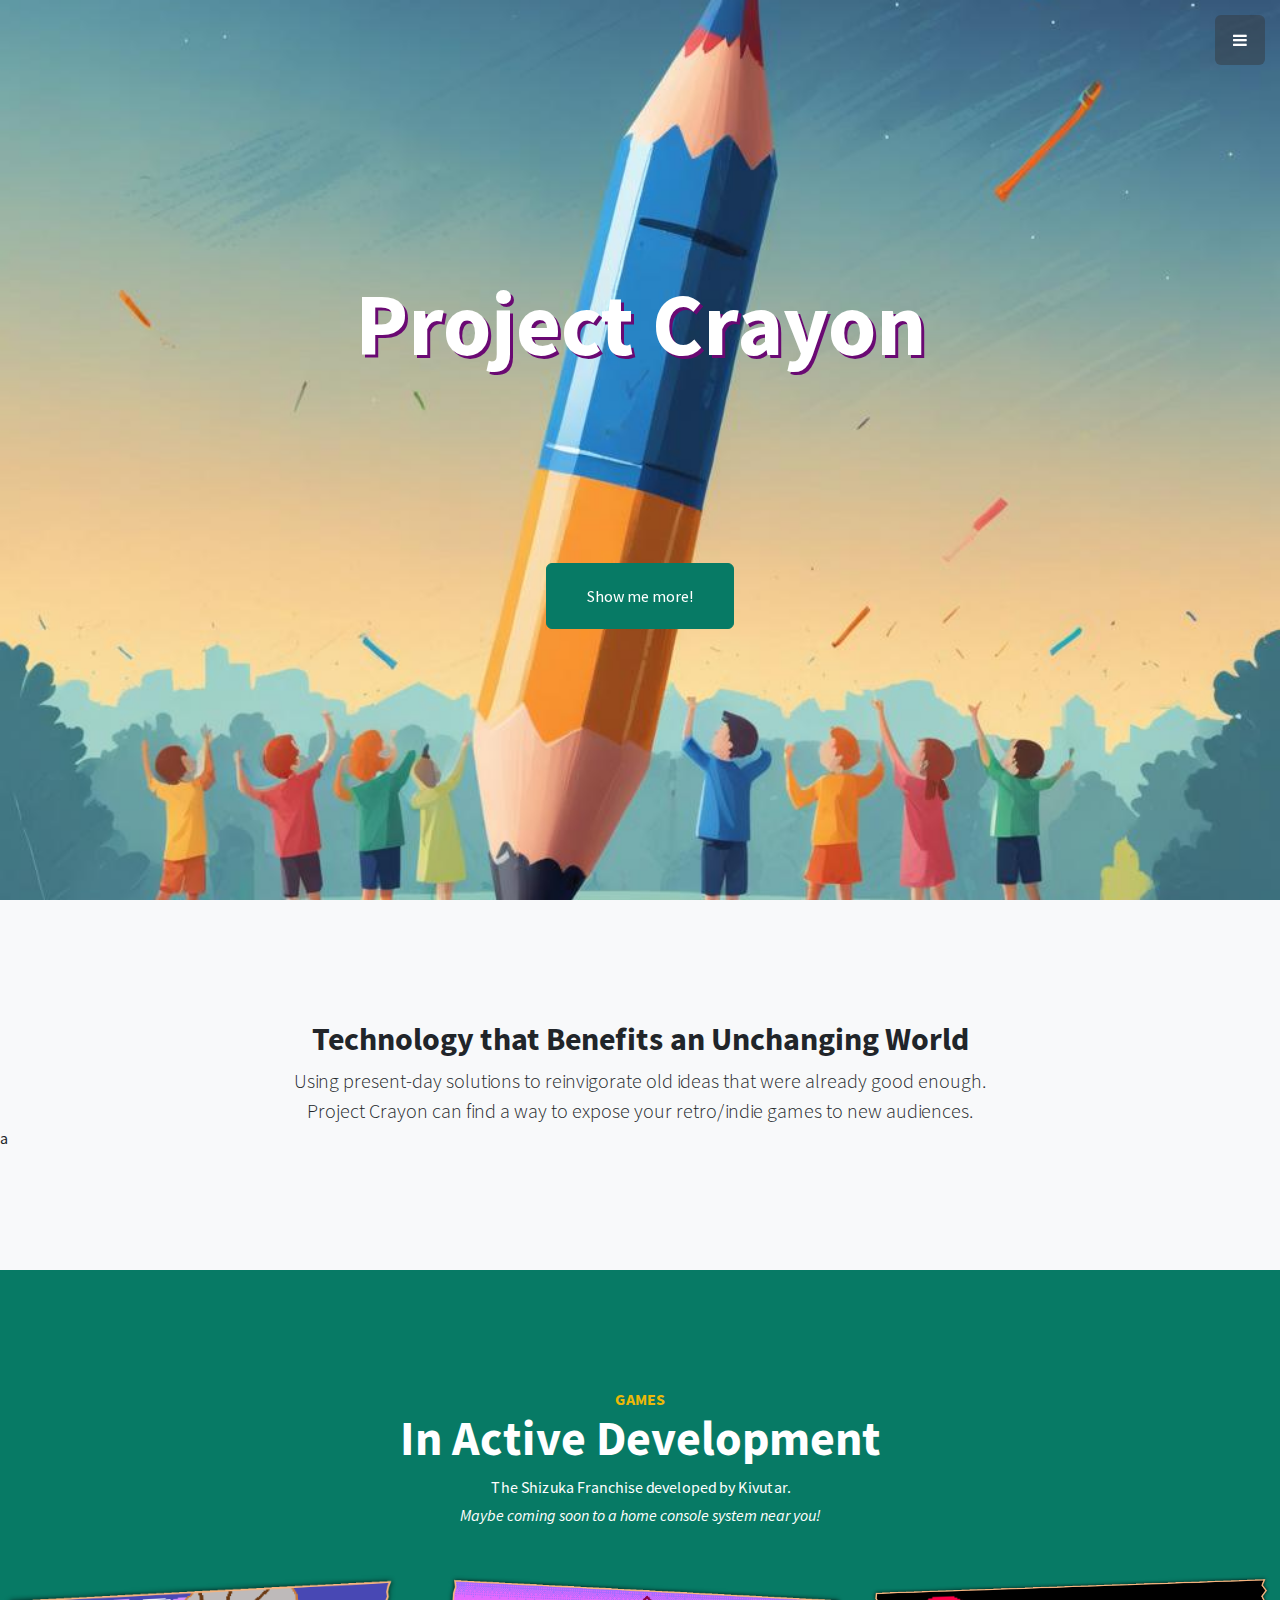
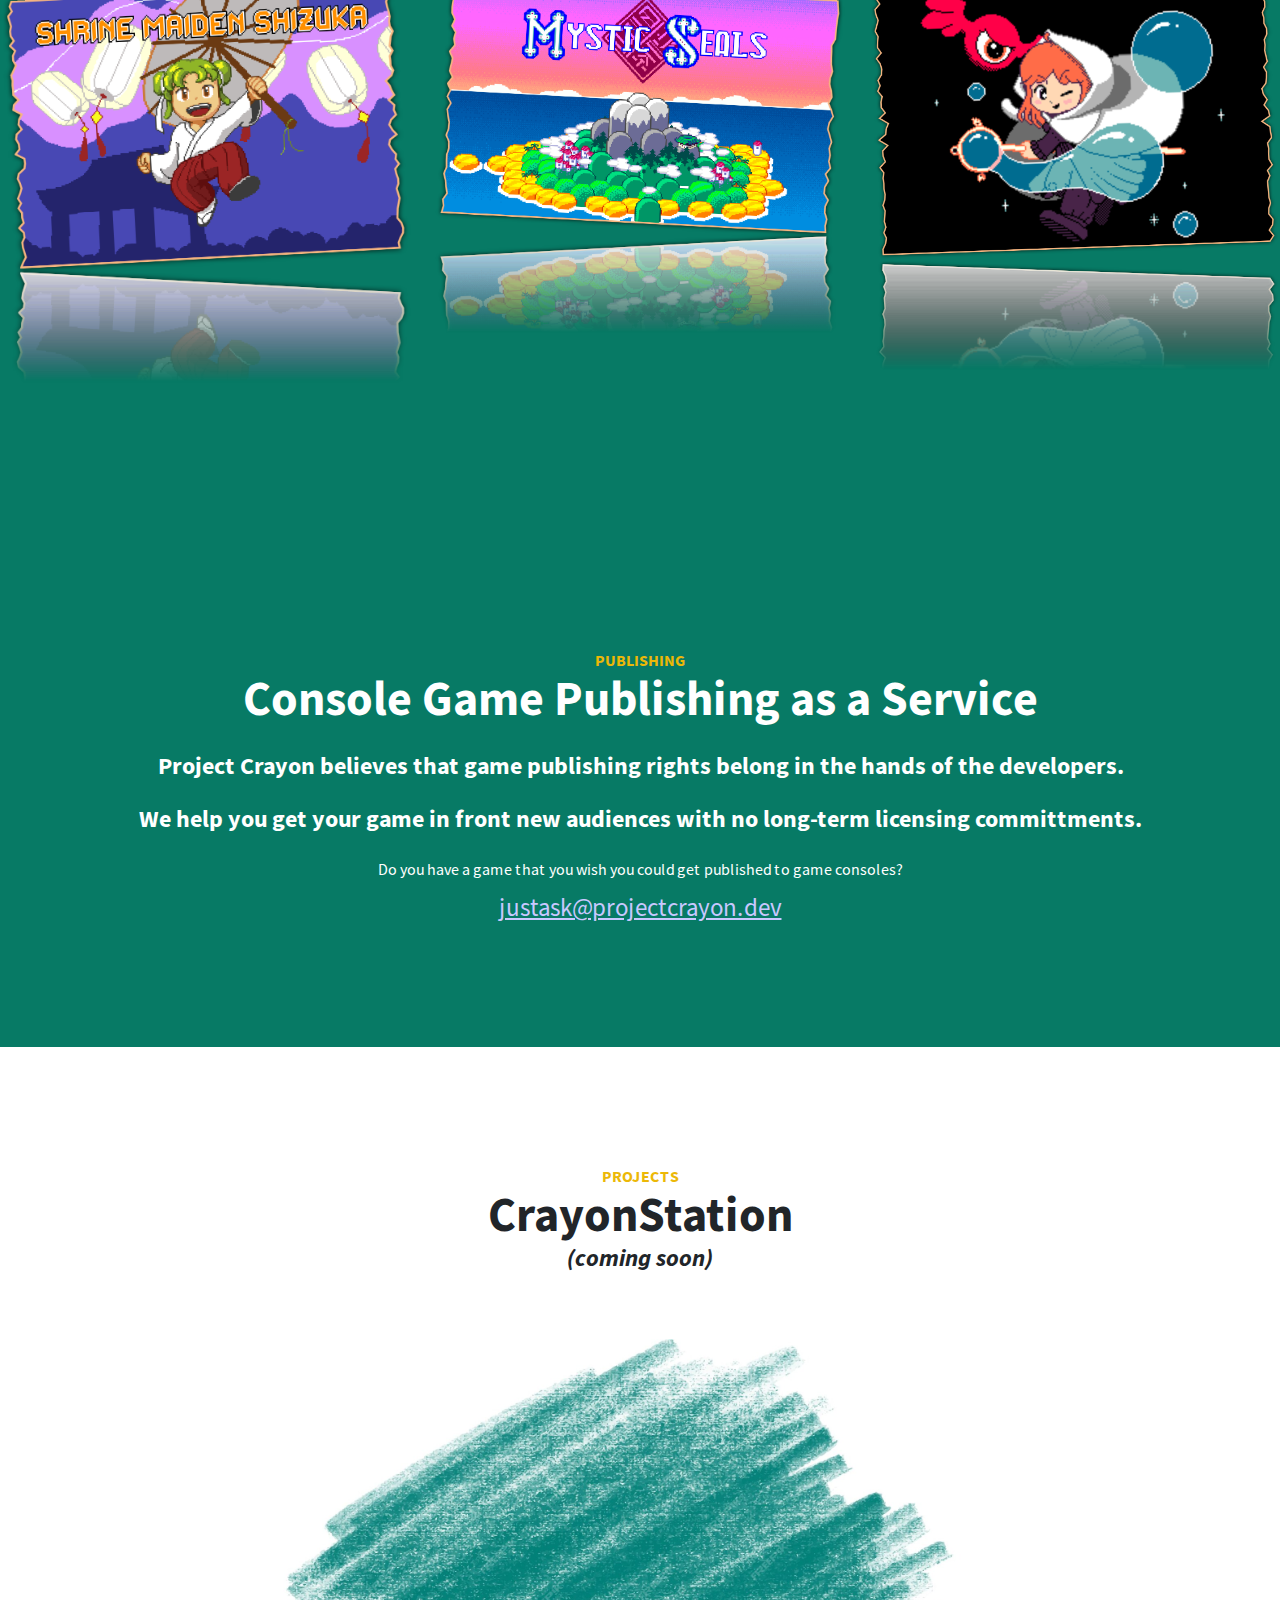
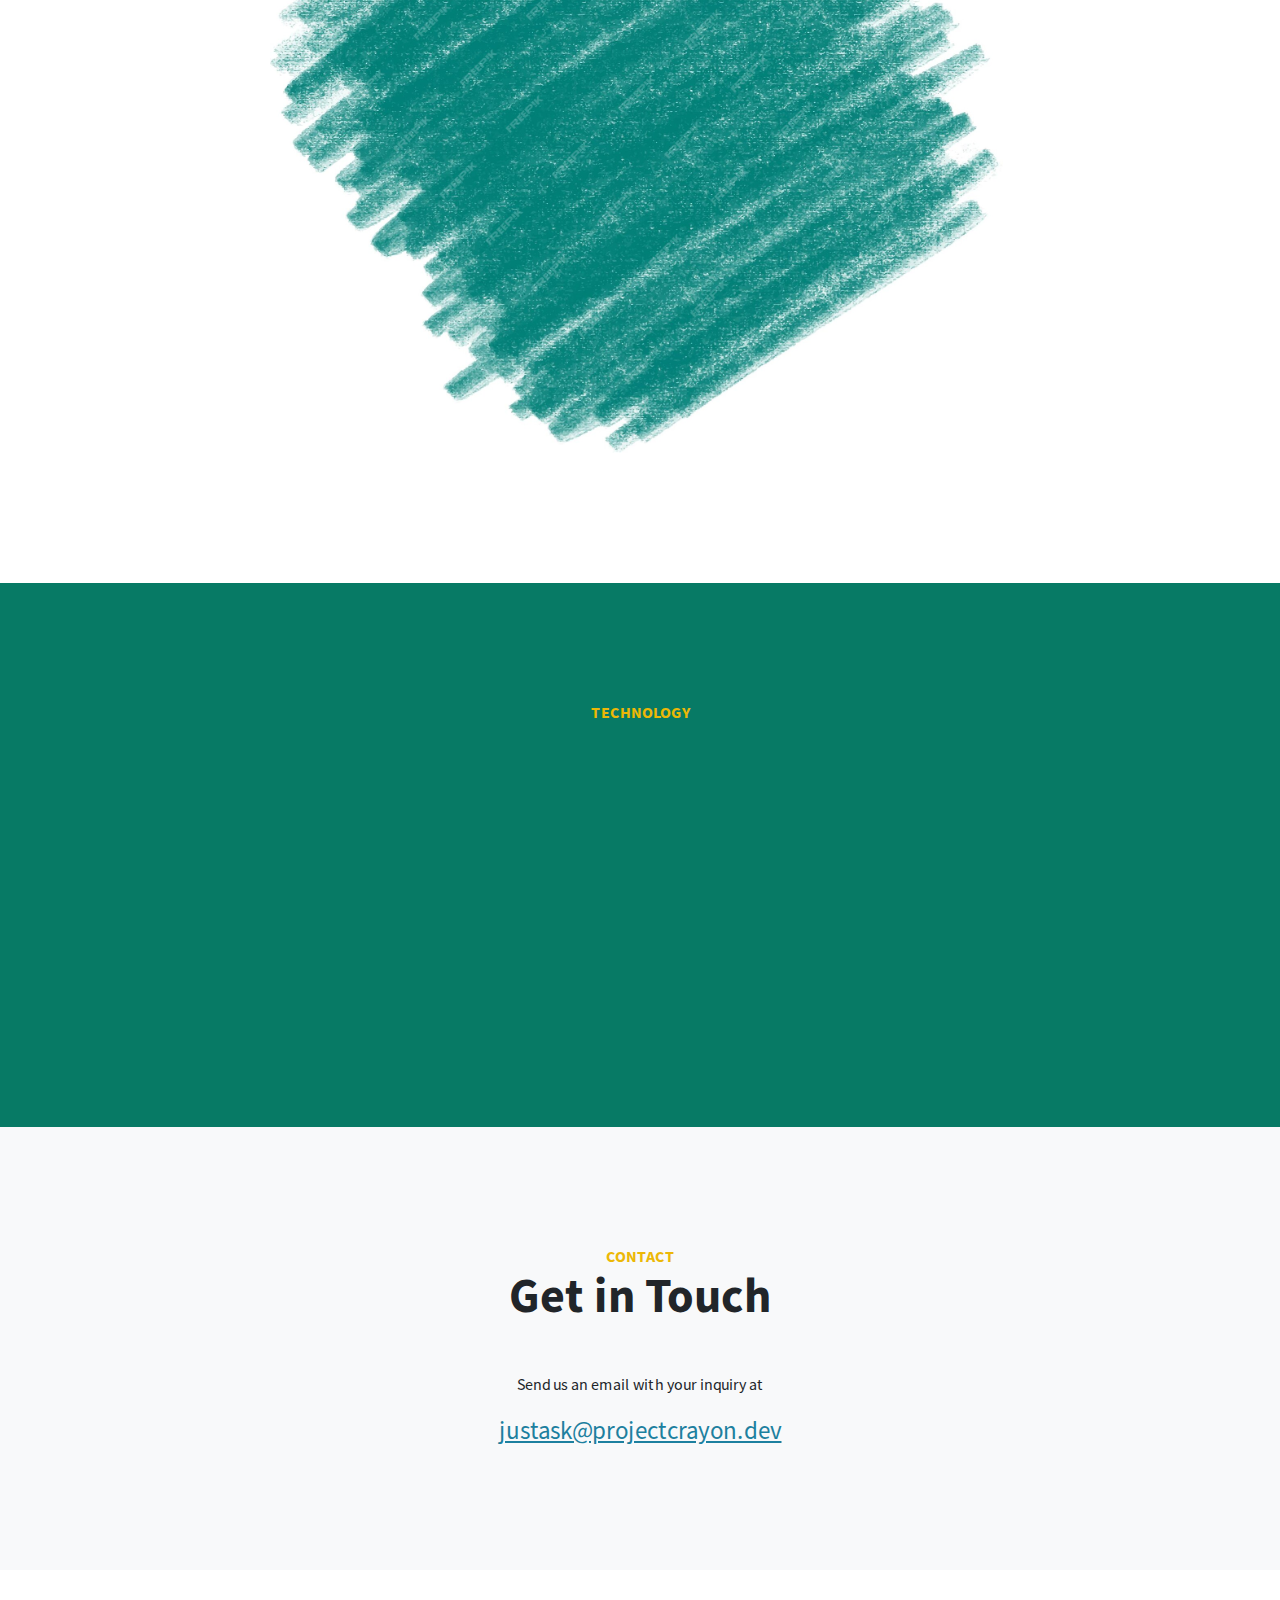
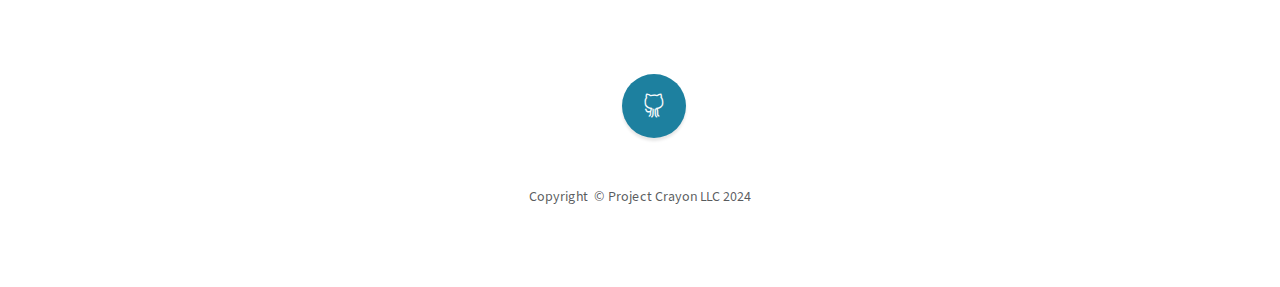
==== index.html @ c089a444 "Add new section showcasing Kivutar's Shizuka Franchise" ====
<!DOCTYPE html>
<html data-bs-theme="light" lang="en">

<head>
    <meta charset="utf-8">
    <meta name="viewport" content="width=device-width, initial-scale=1.0, shrink-to-fit=no">
    <title>Home - Project Crayon</title>
    <link rel="stylesheet" href="assets/bootstrap/css/bootstrap.min.css">
    <link rel="stylesheet" href="assets/bootstrap/css/bootstrap-icons.min.css">
    <link rel="stylesheet" href="assets/css/Source%20Sans%20Pro.css">
    <link rel="stylesheet" href="assets/fonts/font-awesome.min.css">
    <link rel="stylesheet" href="assets/fonts/ionicons.min.css">
    <link rel="stylesheet" href="assets/fonts/simple-line-icons.min.css">
    <link rel="stylesheet" href="assets/css/bs-theme-overrides.css">
    <link rel="stylesheet" href="assets/css/aos-3.0.0.css" />
</head>

<body id="page-top"><a class="menu-toggle rounded" href="#"><i class="fa fa-bars"></i></a>
    <nav class="navbar navbar-expand" id="sidebar-wrapper">
        <div class="container"><button data-bs-toggle="collapse" class="navbar-toggler d-none" data-bs-target="#"></button>
            <div class="collapse navbar-collapse">
                <ul class="navbar-nav sidebar-nav" id="sidebar-nav">
                    <li class="nav-item sidebar-brand"><a class="nav-link active" href="#page-top">Project Crayon</a></li>
                    <li class="nav-item sidebar-nav-item"><a class="nav-link" href="#page-top">Home</a></li>
                    <li class="nav-item sidebar-nav-item"><a class="nav-link" href="#publishing">Showcase</a></li>
                    <li class="nav-item sidebar-nav-item"><a class="nav-link" href="#publishing">Publishing</a></li>
                    <li class="nav-item sidebar-nav-item"><a class="nav-link" href="#services">Technology</a></li>
                    <li class="nav-item sidebar-nav-item"><a class="nav-link" href="#projects">Projects</a></li>
                    <li class="nav-item sidebar-nav-item"><a class="nav-link" href="#about">About</a></li>
                    <li class="nav-item sidebar-nav-item"><a class="nav-link" href="#contact">Contact</a></li>
                </ul>
            </div>
        </div>
    </nav>
    <header class="d-flex masthead" style="background: url(&quot;assets/img/crayonolith.jpg&quot;) center / cover no-repeat, var(--bs-primary-border-subtle);">
        <div class="container my-auto text-center" style="transform: rotate(0deg);/*position: fixed;*//*right: 15px;*//*top: 15px;*//*width: 50px;*//*height: 50px;*/">
            <div 
                data-aos="flip-down"
                data-aos-delay="500"
                data-aos-duration="2000"
            >
                <h1 class="mb-1" style="color: rgb(255,255,255);text-shadow: 3px 3px rgb(106,9,115);">Project Crayon</h1>
            </div>
            <h3 class="mb-5"><br><br><br><br></h3>
            <div
                data-aos="flip-up"
                data-aos-delay="500"
                data-aos-duration="2000"
            >
            <a class="btn btn-primary btn-xl" role="button" href="#about">Show me more!</a>
            </div>
        </div>
    </header>

    <section id="about" class="content-section bg-light">
        <div class="container text-center">
            <div class="row">
                <div class="col-lg-10 mx-auto">
                    <h2>Technology that Benefits an Unchanging World</h2>
                    <p class="lead mb-0"><span>Using present-day solutions to reinvigorate old ideas that were already good enough.</span></p>
                    <p class="lead mb-0">Project Crayon can find a way to expose your retro/indie games to new audiences.</p>
                </div>
            </div>
        </div>a
    </section>

    <section id="services" class="content-section bg-primary text-white text-center">
        <div class="container">
            <div class="content-section-heading">
                <h3 class="text-secondary mb-0">Games</h3>
                <h2 class="mb-2">In Active Development</h2>
                <p class="mb-1">The Shizuka Franchise developed by Kivutar.</h2>
                <p class="mb-5"><em>Maybe coming soon to a home console system near you!</em></h2>
            </div>
        </div>
        <div class="row">
            <div class="col-md-6 col-lg-4 mb-4">
                <picture>
                  <source  media="(max-width: 768px)" srcset="assets/img/shrinemaiden-noshadow.png">
                  <img class="img-fluid"                 src="assets/img/shrinemaiden.png" >
                </picture>
            </div>
            <div class="col-md-6 col-lg-4 mb-4">
                <picture>
                  <source  media="(max-width: 768px)" srcset="assets/img/mystic_seals-noshadow.png">
                  <img class="img-fluid"                 src="assets/img/mystic_seals.png" >
                </picture>
            </div>
            <div class="col-md-6 col-lg-4 mb-4">
                <picture>
                  <source  media="(max-width: 768px)" srcset="assets/img/bubble-noshadow.png">
                  <img class="img-fluid"                 src="assets/img/bubble.png" >
                </picture>
            </div>
        </div>
    </section>
    <section id="publishing" class="content-section bg-primary text-white text-center">
        <div class="container">
            <div class="content-section-heading">
                <h3 class="text-secondary mb-0">Publishing</h3>
                <h2 class="mb-4">Console Game Publishing as a Service</h2>
                <h4 class="mb-4">
                    Project Crayon believes that game publishing rights belong in the hands of the developers.
                </h4>
                <h4 class="mb-4">
                    We help you get your game in front new audiences with no long-term licensing committments.
                </h4>
                <p class="mb-2">Do you have a game that you wish you could get published to game consoles?</p>
                <a href="mailto:justask@projectcrayon.dev" style="font-size: 25px; color: rgb(200,200,255);"><span>justask@projectcrayon.dev</span></a>
            </div>
        </div>
    </section>

    <section id="projects" class="content-section">  <!-- re-add bg-light once scribble color is fixed -->
        <div class="container">
            <div class="content-section-heading text-center">
                <h3 class="text-secondary mb-0">Projects</h3>
                <h2 class="mb-0">CrayonStation</h2>
                <h4 class="mb-5"><em>(coming soon)</em></h4>
                <img class="img-fluid" src="assets/img/scribble.png">
            </div>
        </div>
    </section>

    <section id="services" class="content-section bg-primary text-white text-center">
        <div class="container">
            <div class="content-section-heading">
                <h3 class="text-secondary mb-0">Technology</h3>
                <h2 class="mb-5"></h2>
            </div>
            <div class="row">
                <div class="col-md-6 col-lg-3 mb-5 mb-lg-0"
                    data-aos="flip-up"
                    data-aos-offset="100"
                    data-aos-delay="0"
                ><span class="mx-auto service-icon rounded-circle mb-3"><i class="icon-trophy" style="font-size: 47px;"></i></span>
                    <h4><strong>Reverse Engineering</strong></h4>
                    <p class="mb-0 text-faded">Learn from the mistakes of those who did it first.</p>
                </div>
                <div class="col-md-6 col-lg-3 mb-5 mb-lg-0"
                     data-aos="flip-up"
                     data-aos-offset="100"
                     data-aos-delay="100"
                ><span class="mx-auto service-icon rounded-circle mb-3"><svg xmlns="http://www.w3.org/2000/svg" viewBox="0 0 512 512" width="1em" height="1em" fill="currentColor" style="font-size: 46px;">
                            <!--! Font Awesome Free 6.4.2 by @fontawesome - https://fontawesome.com License - https://fontawesome.com/license/free (Icons: CC BY 4.0, Fonts: SIL OFL 1.1, Code: MIT License) Copyright 2023 Fonticons, Inc. -->
                            <path d="M78.6 5C69.1-2.4 55.6-1.5 47 7L7 47c-8.5 8.5-9.4 22-2.1 31.6l80 104c4.5 5.9 11.6 9.4 19 9.4h54.1l109 109c-14.7 29-10 65.4 14.3 89.6l112 112c12.5 12.5 32.8 12.5 45.3 0l64-64c12.5-12.5 12.5-32.8 0-45.3l-112-112c-24.2-24.2-60.6-29-89.6-14.3l-109-109V104c0-7.5-3.5-14.5-9.4-19L78.6 5zM19.9 396.1C7.2 408.8 0 426.1 0 444.1C0 481.6 30.4 512 67.9 512c18 0 35.3-7.2 48-19.9L233.7 374.3c-7.8-20.9-9-43.6-3.6-65.1l-61.7-61.7L19.9 396.1zM512 144c0-10.5-1.1-20.7-3.2-30.5c-2.4-11.2-16.1-14.1-24.2-6l-63.9 63.9c-3 3-7.1 4.7-11.3 4.7H352c-8.8 0-16-7.2-16-16V102.6c0-4.2 1.7-8.3 4.7-11.3l63.9-63.9c8.1-8.1 5.2-21.8-6-24.2C388.7 1.1 378.5 0 368 0C288.5 0 224 64.5 224 144l0 .8 85.3 85.3c36-9.1 75.8 .5 104 28.7L429 274.5c49-23 83-72.8 83-130.5zM56 432a24 24 0 1 1 48 0 24 24 0 1 1 -48 0z"></path>
                        </svg></span>
                    <h4><strong>Transpiling Solutions</strong></h4>
                    <p class="mb-0 text-faded">Converting ancient machine languages into present day languages.</p>
                </div>
                <div class="col-md-6 col-lg-3 mb-5 mb-lg-0"
                    data-aos="flip-up"
                    data-aos-offset="100"
                    data-aos-delay="200"
                ><span class="mx-auto service-icon rounded-circle mb-3"><svg xmlns="http://www.w3.org/2000/svg" viewBox="0 0 512 512" width="1em" height="1em" fill="currentColor" style="font-size: 50px;">
                            <!--! Font Awesome Free 6.4.2 by @fontawesome - https://fontawesome.com License - https://fontawesome.com/license/free (Icons: CC BY 4.0, Fonts: SIL OFL 1.1, Code: MIT License) Copyright 2023 Fonticons, Inc. -->
                            <path d="M313.4 32.9c26 5.2 42.9 30.5 37.7 56.5l-2.3 11.4c-5.3 26.7-15.1 52.1-28.8 75.2H464c26.5 0 48 21.5 48 48c0 18.5-10.5 34.6-25.9 42.6C497 275.4 504 288.9 504 304c0 23.4-16.8 42.9-38.9 47.1c4.4 7.3 6.9 15.8 6.9 24.9c0 21.3-13.9 39.4-33.1 45.6c.7 3.3 1.1 6.8 1.1 10.4c0 26.5-21.5 48-48 48H294.5c-19 0-37.5-5.6-53.3-16.1l-38.5-25.7C176 420.4 160 390.4 160 358.3V320 272 247.1c0-29.2 13.3-56.7 36-75l7.4-5.9c26.5-21.2 44.6-51 51.2-84.2l2.3-11.4c5.2-26 30.5-42.9 56.5-37.7zM32 192H96c17.7 0 32 14.3 32 32V448c0 17.7-14.3 32-32 32H32c-17.7 0-32-14.3-32-32V224c0-17.7 14.3-32 32-32z"></path>
                        </svg></span>
                    <h4><strong>Referrals</strong></h4>
                    <p class="mb-0 text-faded"><span>We get along with everyone!&nbsp; &nbsp;&nbsp;</span><i class="fa fa-heart"></i></p>
                </div>
                <div class="col-md-6 col-lg-3 mb-5 mb-lg-0"
                    data-aos="flip-up"
                    data-aos-offset="100"
                    data-aos-delay="300"
                ><span class="mx-auto service-icon rounded-circle mb-3"><i class="icon ion-flag" style="font-size: 46px;"></i></span>
                    <h4>Technical Strategies</h4>
                    <p class="mb-0 text-faded">Laying forth the many paths to victory!</p>
                </div>
            </div>
        </div>
    </section>
    <section id="contact" class="content-section bg-light">
        <div class="content-section-heading text-center">
            <h3 class="text-secondary mb-0">Contact</h3>
            <h2 class="mb-5">Get in Touch</h2>
            <p>Send us an email with your inquiry at</p>
            <a href="mailto:justask@projectcrayon.dev" style="font-size: 25px;"><span>justask@projectcrayon.dev</span></a>
        </div>
    </section>
    <footer class="footer text-center">
        <div class="container">
            <ul class="list-inline mb-5">
                <li class="list-inline-item">&nbsp;</li>
                <li class="list-inline-item">&nbsp;</li>
                <li class="list-inline-item">&nbsp;<a class="link-light social-link rounded-circle" href="#"><i class="icon-social-github"></i></a></li>
            </ul>
            <p class="text-muted mb-0 small">Copyright &nbsp;© Project Crayon LLC 2024</p>
        </div><a class="scroll-to-top rounded" href="#page-top"><i class="fa fa-angle-up"></i></a>
    </footer>
    <script src="assets/bootstrap/js/bootstrap.min.js"></script>
    <script src="assets/js//aos-3.0.0.js"></script>
    <script>
        AOS.init({once: true});
    </script>
    <script src="assets/js/stylish-portfolio.js"></script>
</body>

</html>
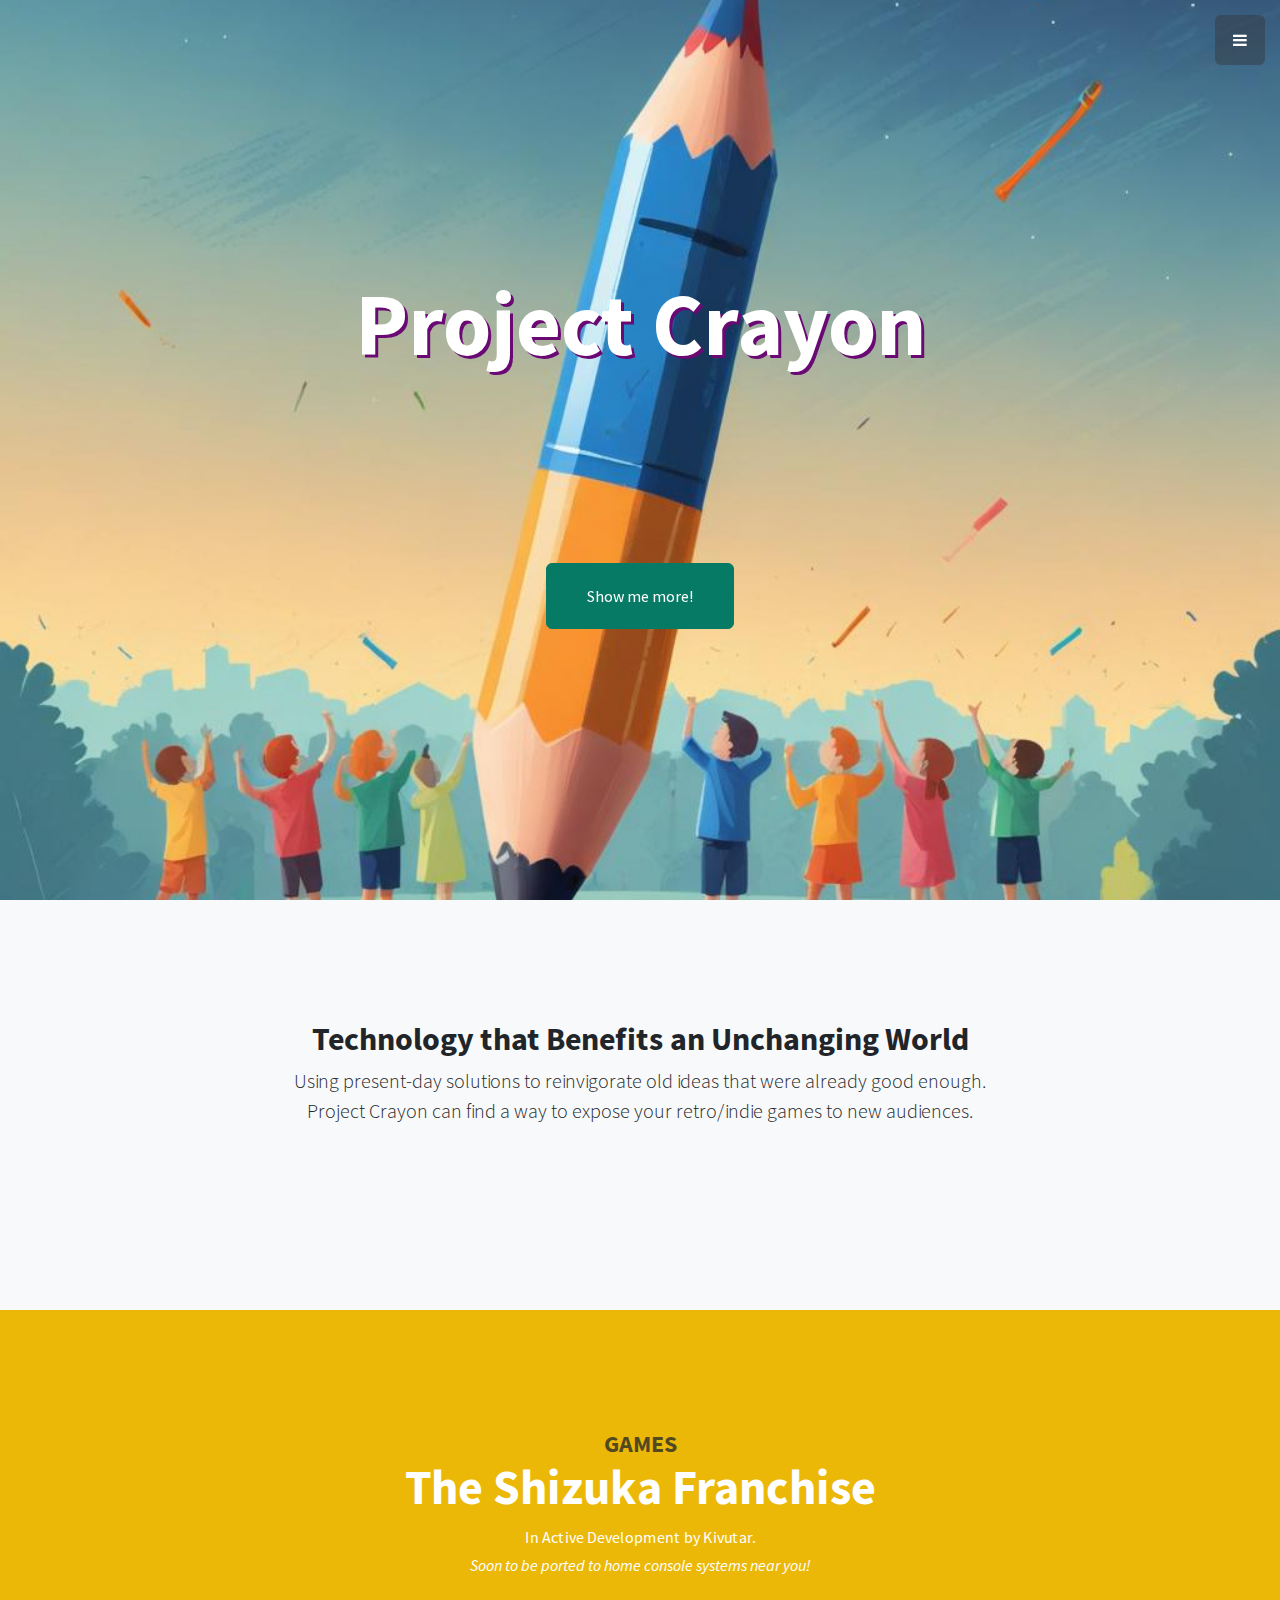
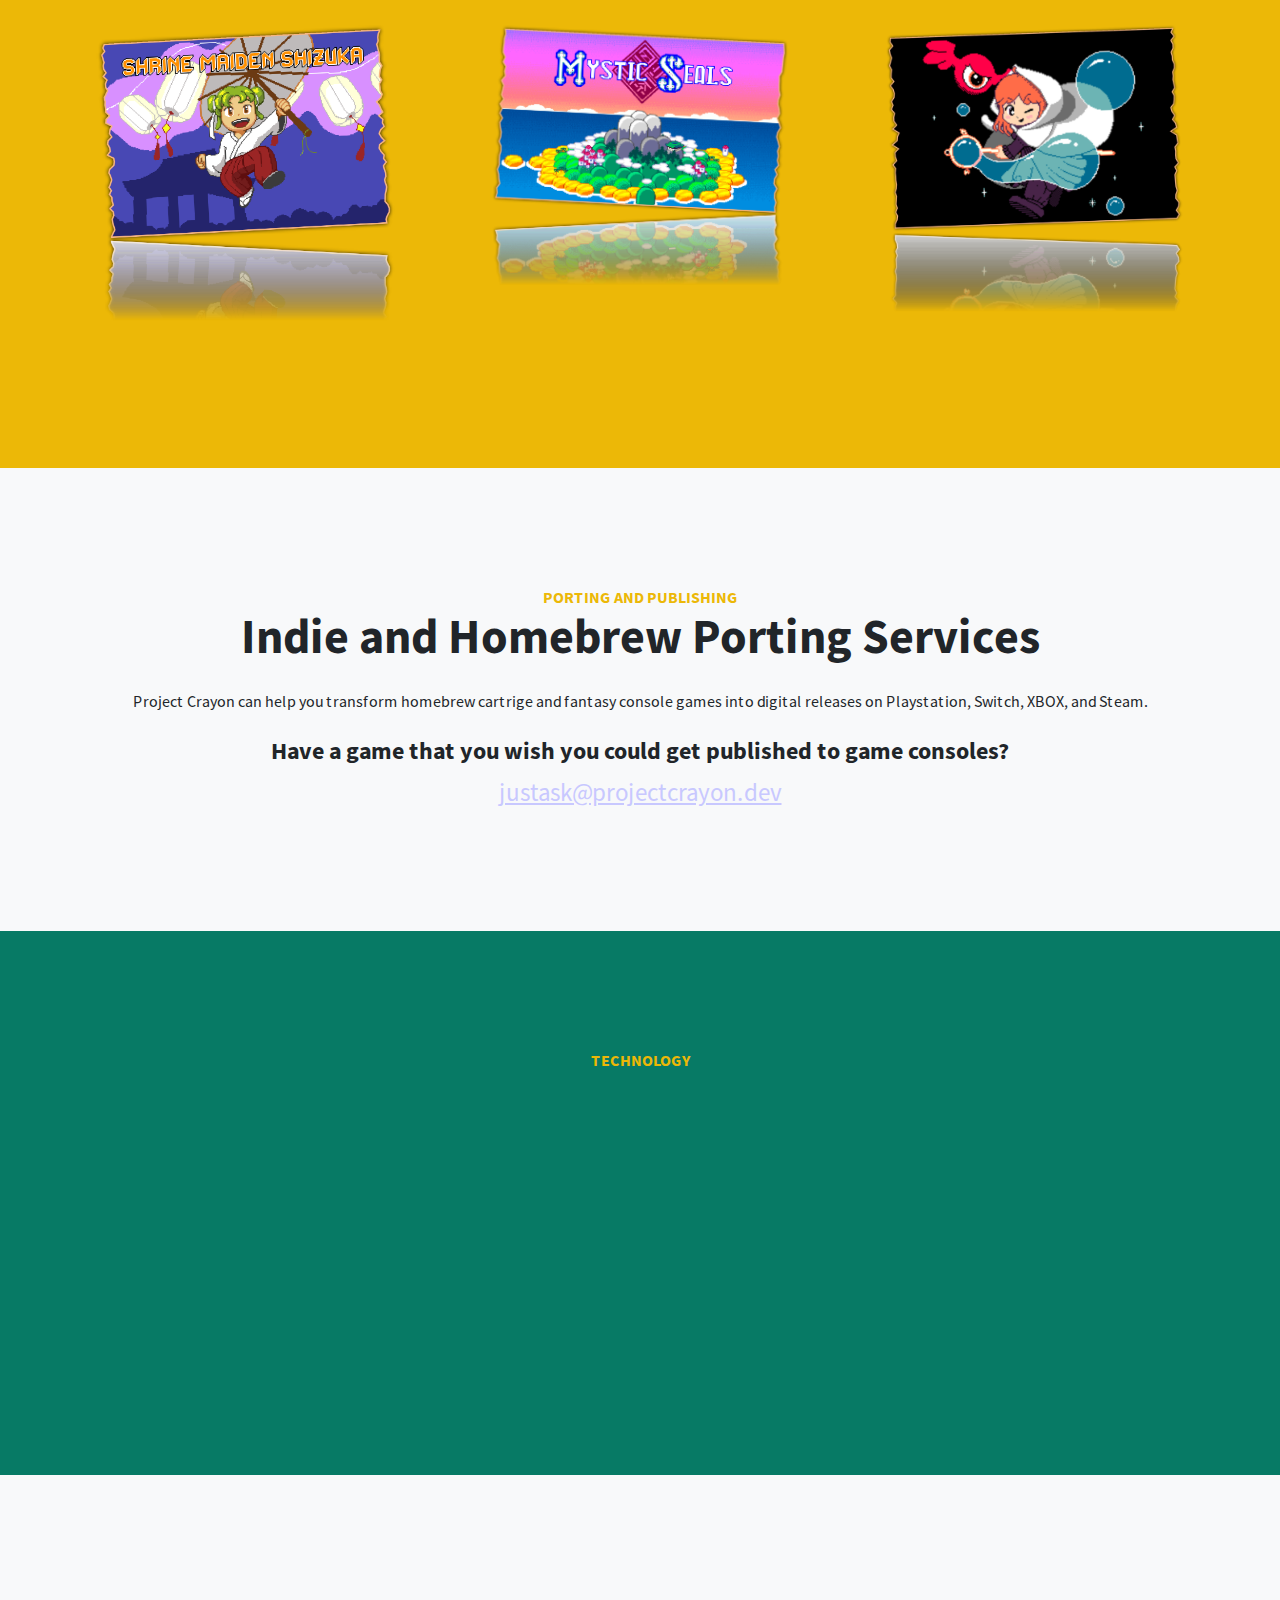
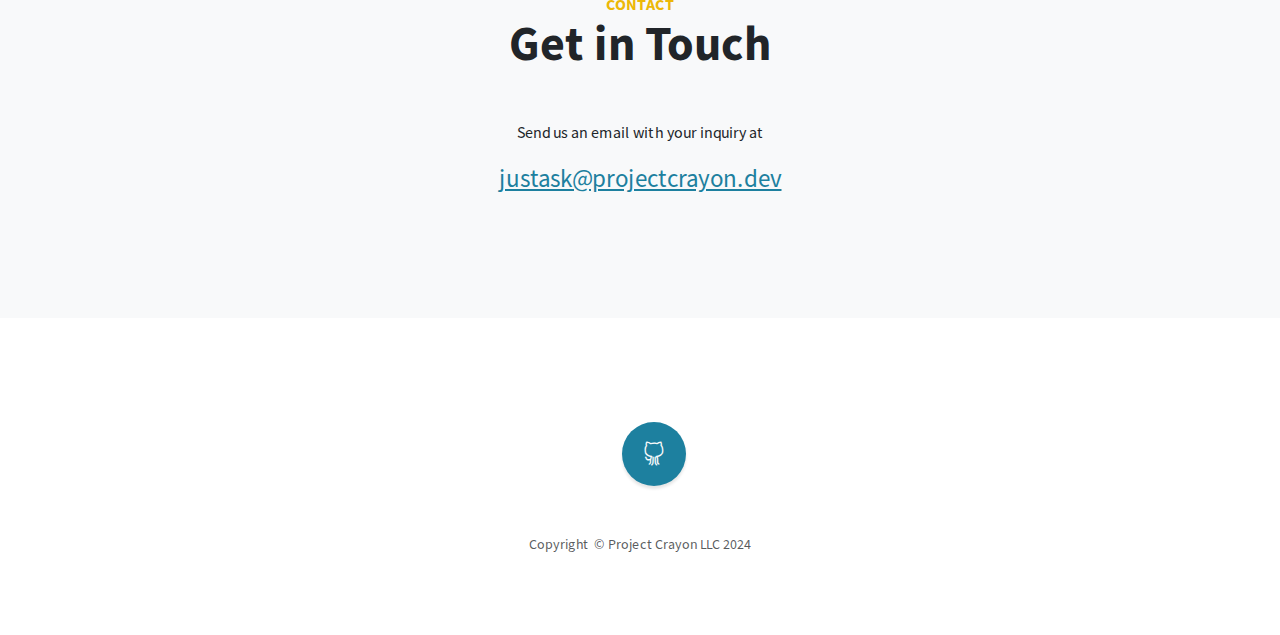
==== commit 858d0bb7: "rearrange content" ====
--- a/index.html
+++ b/index.html
@@ -22,7 +22,7 @@
                 <ul class="navbar-nav sidebar-nav" id="sidebar-nav">
                     <li class="nav-item sidebar-brand"><a class="nav-link active" href="#page-top">Project Crayon</a></li>
                     <li class="nav-item sidebar-nav-item"><a class="nav-link" href="#page-top">Home</a></li>
-                    <li class="nav-item sidebar-nav-item"><a class="nav-link" href="#publishing">Showcase</a></li>
+                    <li class="nav-item sidebar-nav-item"><a class="nav-link" href="#games">Games</a></li>
                     <li class="nav-item sidebar-nav-item"><a class="nav-link" href="#publishing">Publishing</a></li>
                     <li class="nav-item sidebar-nav-item"><a class="nav-link" href="#services">Technology</a></li>
                     <li class="nav-item sidebar-nav-item"><a class="nav-link" href="#projects">Projects</a></li>
@@ -52,65 +52,73 @@
         </div>
     </header>
 
-    <section id="about" class="content-section bg-light">
+    <section id="about" class="content-section bg-light text-center">
         <div class="container text-center">
             <div class="row">
                 <div class="col-lg-10 mx-auto">
                     <h2>Technology that Benefits an Unchanging World</h2>
                     <p class="lead mb-0"><span>Using present-day solutions to reinvigorate old ideas that were already good enough.</span></p>
-                    <p class="lead mb-0">Project Crayon can find a way to expose your retro/indie games to new audiences.</p>
-                </div>
-            </div>
-        </div>a
-    </section>
-
-    <section id="services" class="content-section bg-primary text-white text-center">
+                    <p class="lead">Project Crayon can find a way to expose your retro/indie games to new audiences.</p>
+                </div>
+            </div>
+        </div>
+        <div class="container text-center">
+            <p class="mb-5"></p>
+        </div>
+    </section>
+
+    <section id="games" class="content-section bg-secondary text-white text-center">
+<!--
+    </section>
+    <section id="publishing" class="content-section bg-primary text-white text-center">
+ -->
         <div class="container">
             <div class="content-section-heading">
-                <h3 class="text-secondary mb-0">Games</h3>
-                <h2 class="mb-2">In Active Development</h2>
-                <p class="mb-1">The Shizuka Franchise developed by Kivutar.</h2>
-                <p class="mb-5"><em>Maybe coming soon to a home console system near you!</em></h2>
-            </div>
-        </div>
-        <div class="row">
-            <div class="col-md-6 col-lg-4 mb-4">
+                <h3 class="text-muted mb-0 fs-4">Games</h3>
+                <h2 class="mb-2">The Shizuka Franchise</h2>
+                <p class="mb-1">In Active Development by Kivutar.</h2>
+                <p class="mb-5"><em>Soon to be ported to home console systems near you!</em></h2>
+            </div>
+        </div>
+        <div class="row mx-5">
+            <div class="col-sm-12 col-lg-4 mb-4 px-lg-5">
                 <picture>
-                  <source  media="(max-width: 768px)" srcset="assets/img/shrinemaiden-noshadow.png">
+                  <source  media="(max-width: 992px)" srcset="assets/img/shrinemaiden-noshadow.png">
                   <img class="img-fluid"                 src="assets/img/shrinemaiden.png" >
                 </picture>
             </div>
-            <div class="col-md-6 col-lg-4 mb-4">
+            <div class="col-sm-12 col-lg-4 mb-4 px-lg-5">
+                <a href="https://www.mystic-seals.com" target="_blank"><picture>
+                  <source  media="(max-width: 992px)" srcset="assets/img/mystic_seals-noshadow.png">
+                  <img class="img-fluid"                 src="assets/img/mystic_seals.png" >
+                </a></picture>
+            </div>
+            <div class="col-sm-12 col-lg-4 mb-4 px-lg-5">
                 <picture>
-                  <source  media="(max-width: 768px)" srcset="assets/img/mystic_seals-noshadow.png">
-                  <img class="img-fluid"                 src="assets/img/mystic_seals.png" >
-                </picture>
-            </div>
-            <div class="col-md-6 col-lg-4 mb-4">
-                <picture>
-                  <source  media="(max-width: 768px)" srcset="assets/img/bubble-noshadow.png">
+                  <source  media="(max-width: 992px)" srcset="assets/img/bubble-noshadow.png">
                   <img class="img-fluid"                 src="assets/img/bubble.png" >
                 </picture>
             </div>
         </div>
     </section>
-    <section id="publishing" class="content-section bg-primary text-white text-center">
+
+    <section id="publishing" class="content-section bg-light text-dark text-center">
         <div class="container">
             <div class="content-section-heading">
-                <h3 class="text-secondary mb-0">Publishing</h3>
-                <h2 class="mb-4">Console Game Publishing as a Service</h2>
-                <h4 class="mb-4">
-                    Project Crayon believes that game publishing rights belong in the hands of the developers.
+                <h3 class="text-secondary mb-0">Porting and Publishing</h3>
+                <h2 class="mb-4">Indie and Homebrew Porting Services</h2>
+                <p class="mb-4">
+                    Project Crayon can help you transform homebrew cartrige and fantasy console games into digital releases on Playstation, Switch, XBOX, and Steam.
+                </p>
+                <h4 class="mb-2">
+                    Have a game that you wish you could get published to game consoles?
                 </h4>
-                <h4 class="mb-4">
-                    We help you get your game in front new audiences with no long-term licensing committments.
-                </h4>
-                <p class="mb-2">Do you have a game that you wish you could get published to game consoles?</p>
                 <a href="mailto:justask@projectcrayon.dev" style="font-size: 25px; color: rgb(200,200,255);"><span>justask@projectcrayon.dev</span></a>
             </div>
         </div>
     </section>
 
+<template>  <!-- commented out -->
     <section id="projects" class="content-section">  <!-- re-add bg-light once scribble color is fixed -->
         <div class="container">
             <div class="content-section-heading text-center">
@@ -121,6 +129,7 @@
             </div>
         </div>
     </section>
+</template>
 
     <section id="services" class="content-section bg-primary text-white text-center">
         <div class="container">
@@ -189,11 +198,11 @@
         </div><a class="scroll-to-top rounded" href="#page-top"><i class="fa fa-angle-up"></i></a>
     </footer>
     <script src="assets/bootstrap/js/bootstrap.min.js"></script>
-    <script src="assets/js//aos-3.0.0.js"></script>
+    <script src="assets/js/aos-3.0.0.js"></script>
     <script>
         AOS.init({once: true});
     </script>
     <script src="assets/js/stylish-portfolio.js"></script>
 </body>
 
-</html>+</html>
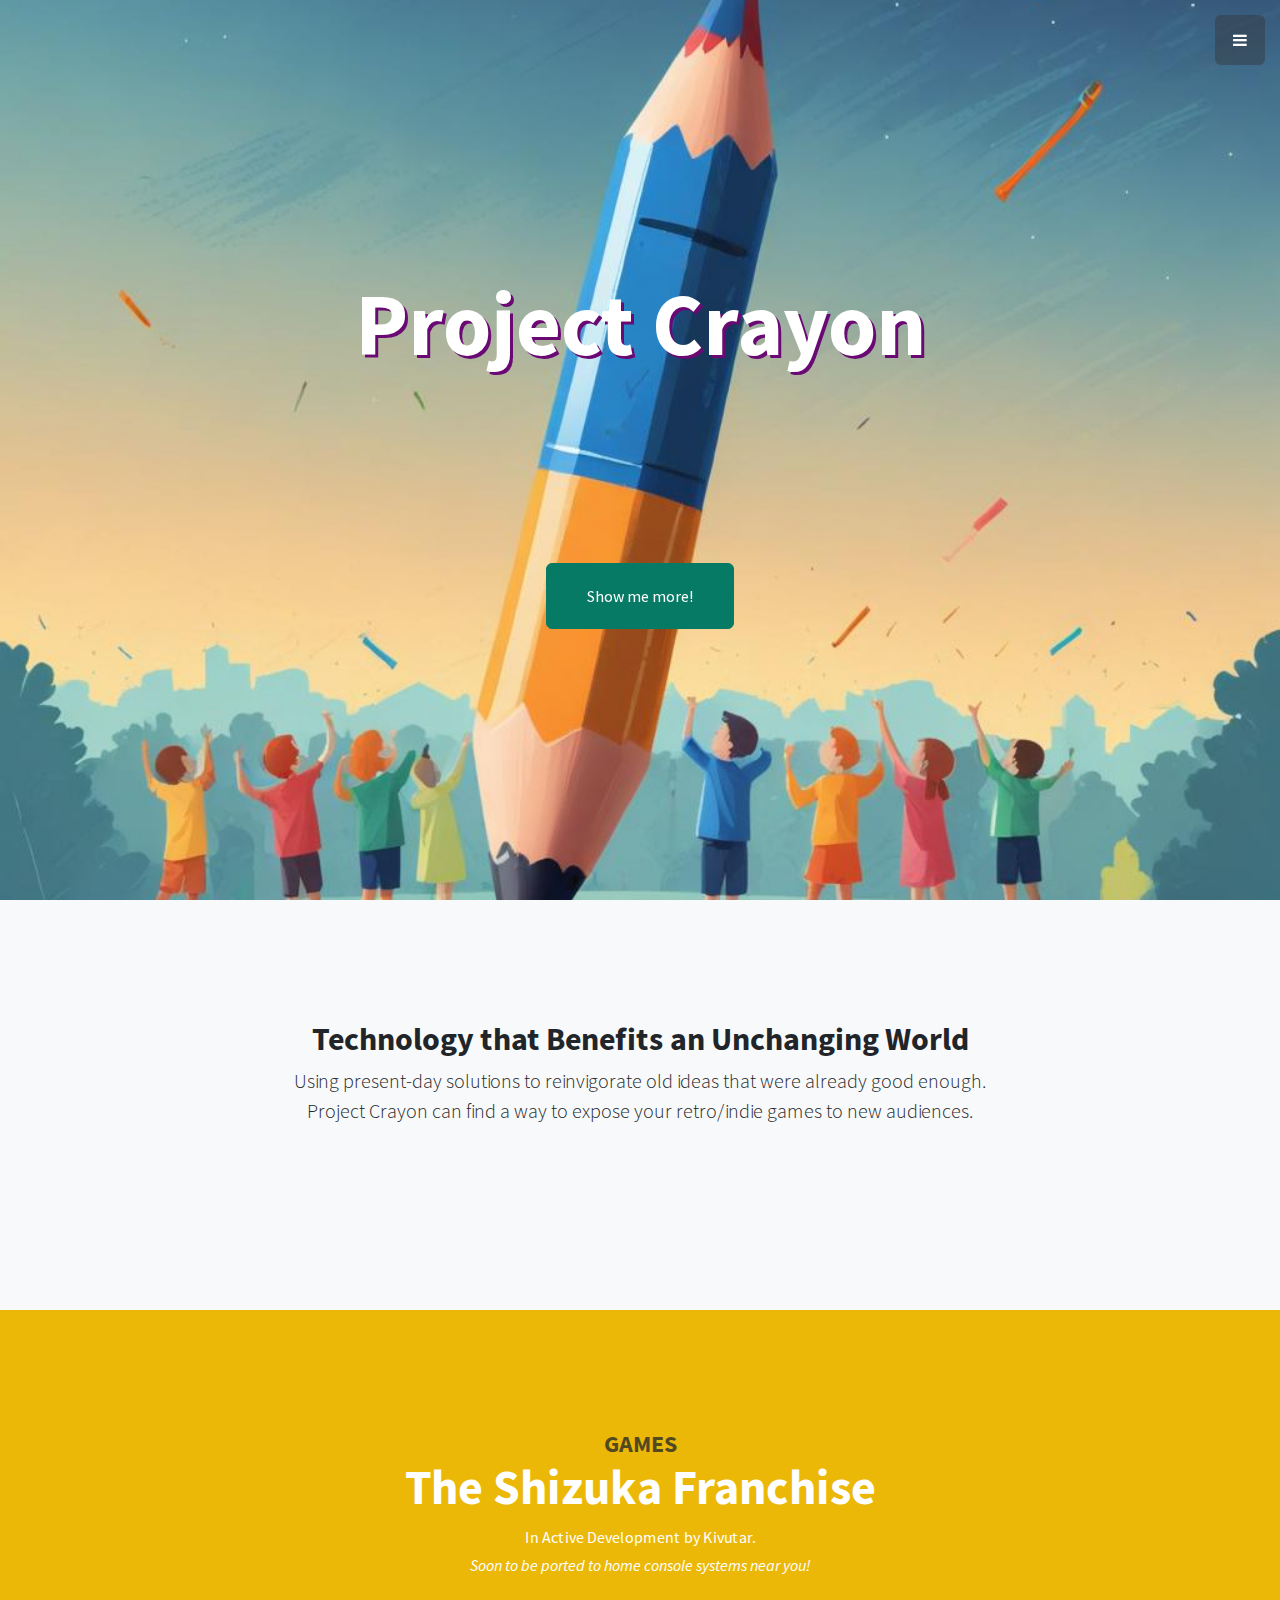
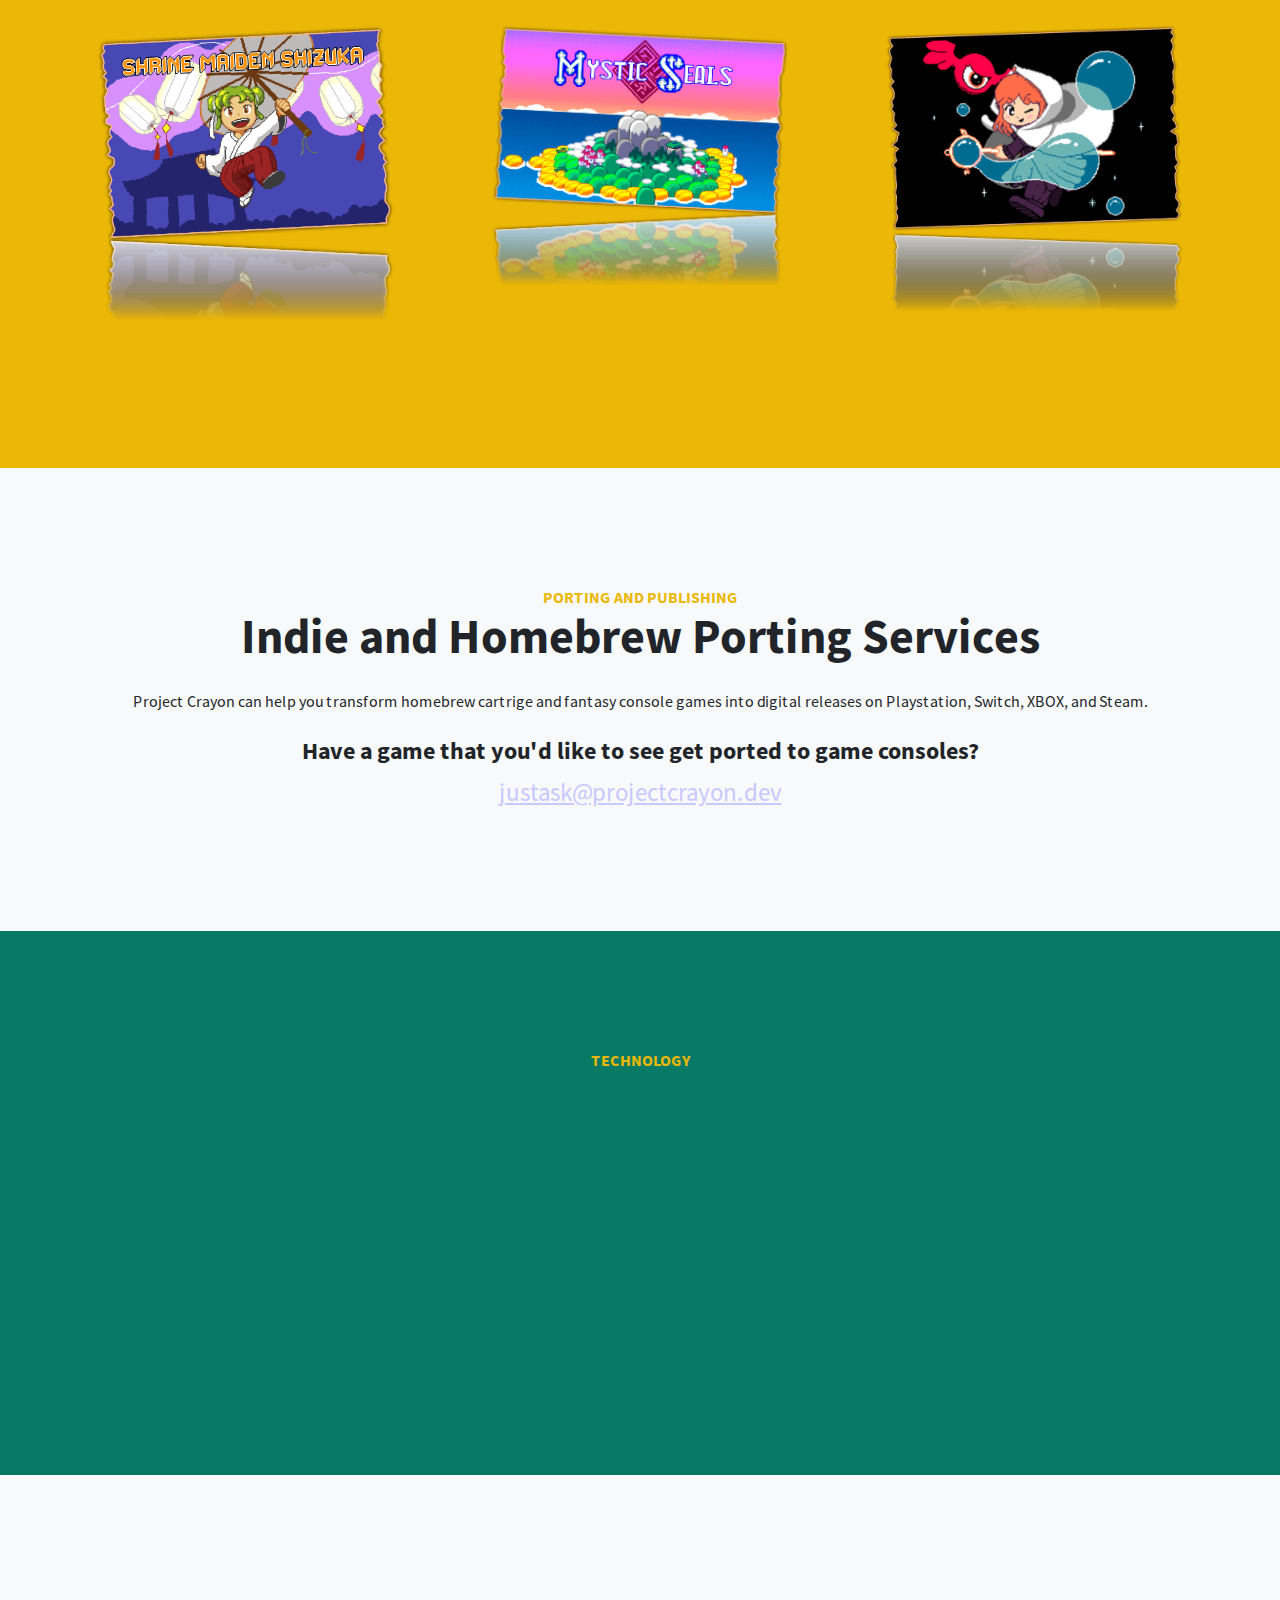
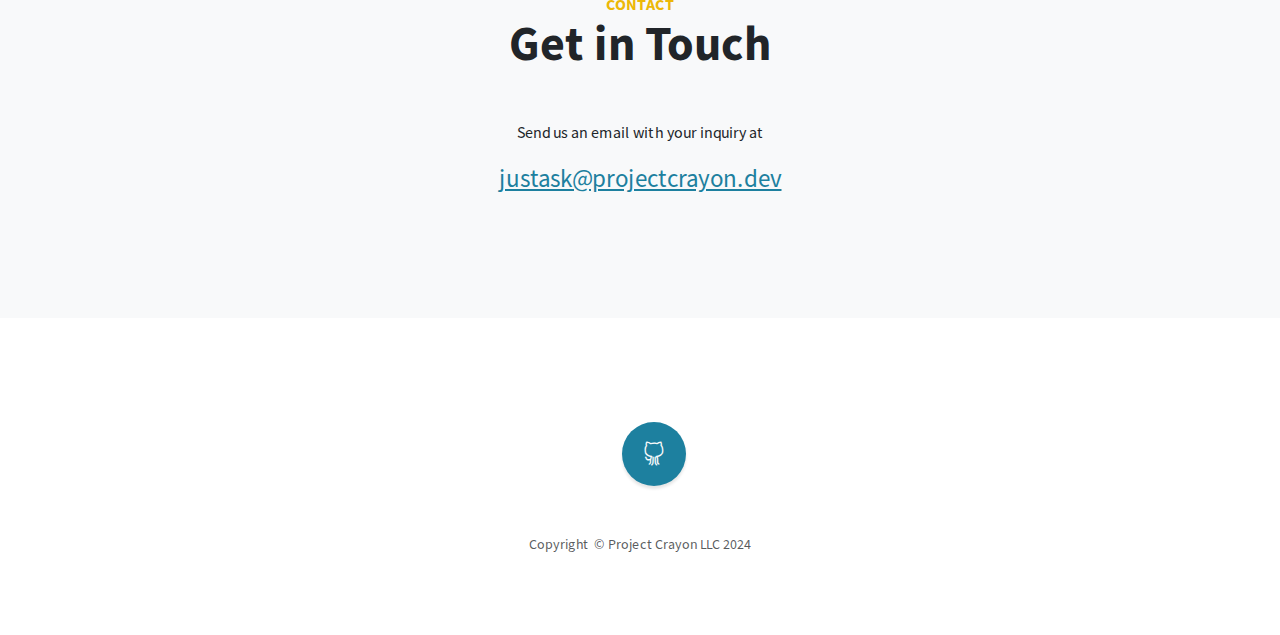
==== commit 2d990f87: "added job listing for Senior Engineering Lead" ====
--- a/index.html
+++ b/index.html
@@ -25,7 +25,9 @@
                     <li class="nav-item sidebar-nav-item"><a class="nav-link" href="#games">Games</a></li>
                     <li class="nav-item sidebar-nav-item"><a class="nav-link" href="#publishing">Publishing</a></li>
                     <li class="nav-item sidebar-nav-item"><a class="nav-link" href="#services">Technology</a></li>
-                    <li class="nav-item sidebar-nav-item"><a class="nav-link" href="#projects">Projects</a></li>
+                    <!-- <li class="nav-item sidebar-nav-item"><a class="nav-link" href="#projects">Projects</a></li> -->
+
+                    <li class="nav-item sidebar-nav-item"><a class="nav-link" href="jobs">Jobs</a></li>
                     <li class="nav-item sidebar-nav-item"><a class="nav-link" href="#about">About</a></li>
                     <li class="nav-item sidebar-nav-item"><a class="nav-link" href="#contact">Contact</a></li>
                 </ul>
@@ -76,8 +78,8 @@
             <div class="content-section-heading">
                 <h3 class="text-muted mb-0 fs-4">Games</h3>
                 <h2 class="mb-2">The Shizuka Franchise</h2>
-                <p class="mb-1">In Active Development by Kivutar.</h2>
-                <p class="mb-5"><em>Soon to be ported to home console systems near you!</em></h2>
+                <p class="mb-1">In Active Development by Kivutar.</p>
+                <p class="mb-5"><em>Soon to be ported to home console systems near you!</em></p>
             </div>
         </div>
         <div class="row mx-5">
@@ -111,7 +113,7 @@
                     Project Crayon can help you transform homebrew cartrige and fantasy console games into digital releases on Playstation, Switch, XBOX, and Steam.
                 </p>
                 <h4 class="mb-2">
-                    Have a game that you wish you could get published to game consoles?
+                    Have a game that you'd like to see get ported to game consoles?
                 </h4>
                 <a href="mailto:justask@projectcrayon.dev" style="font-size: 25px; color: rgb(200,200,255);"><span>justask@projectcrayon.dev</span></a>
             </div>
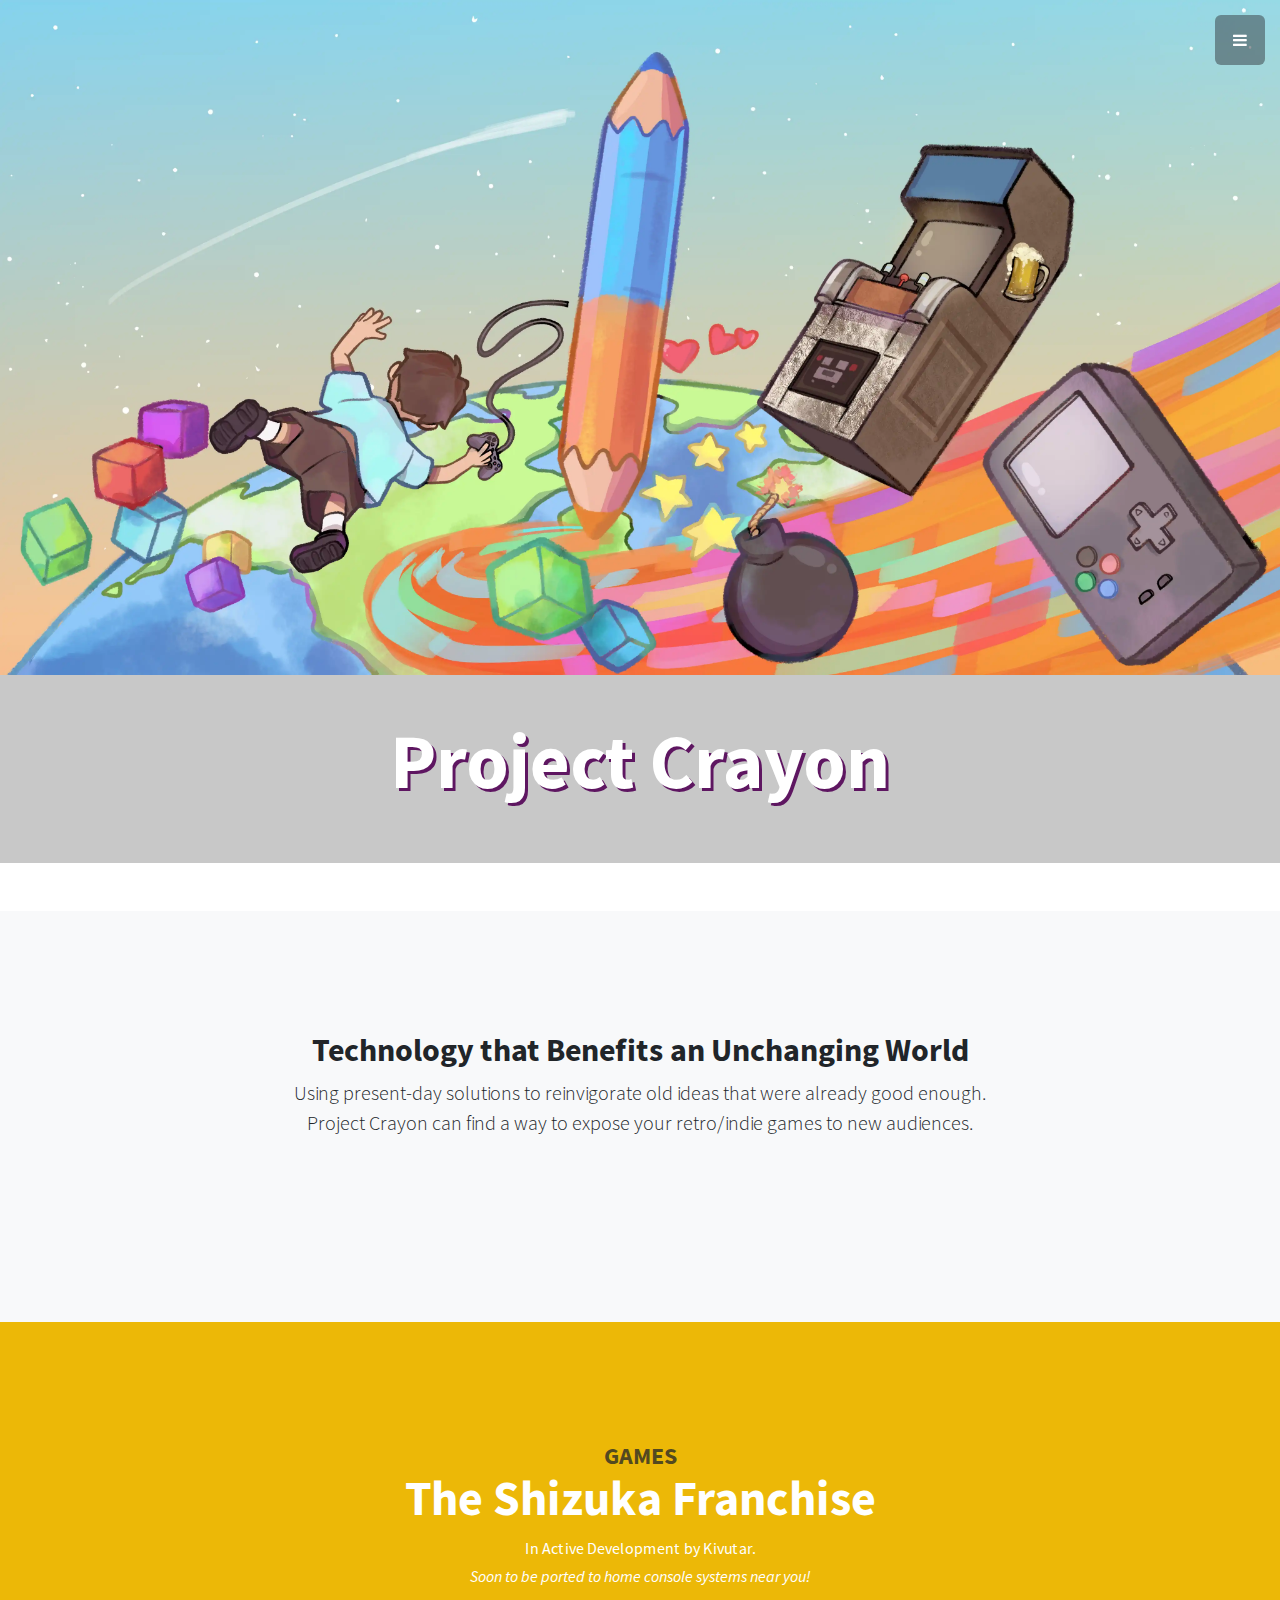
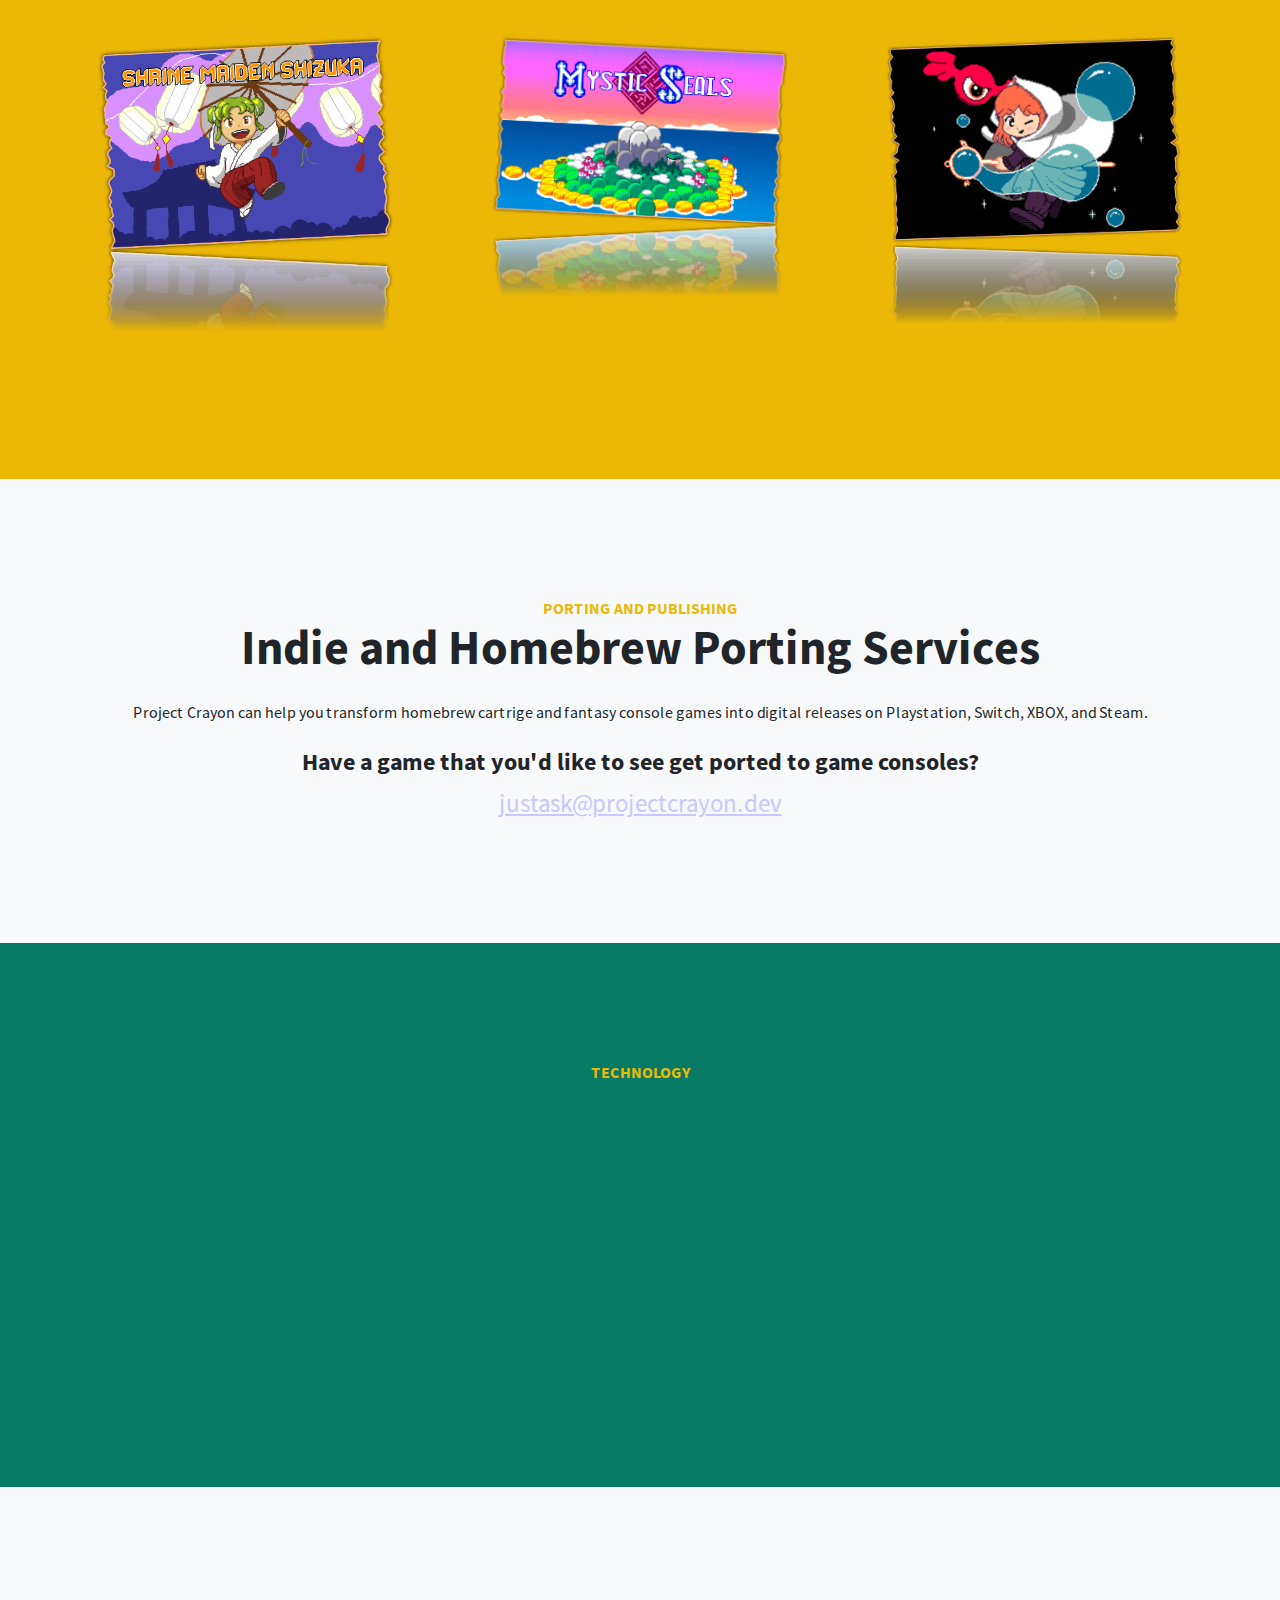
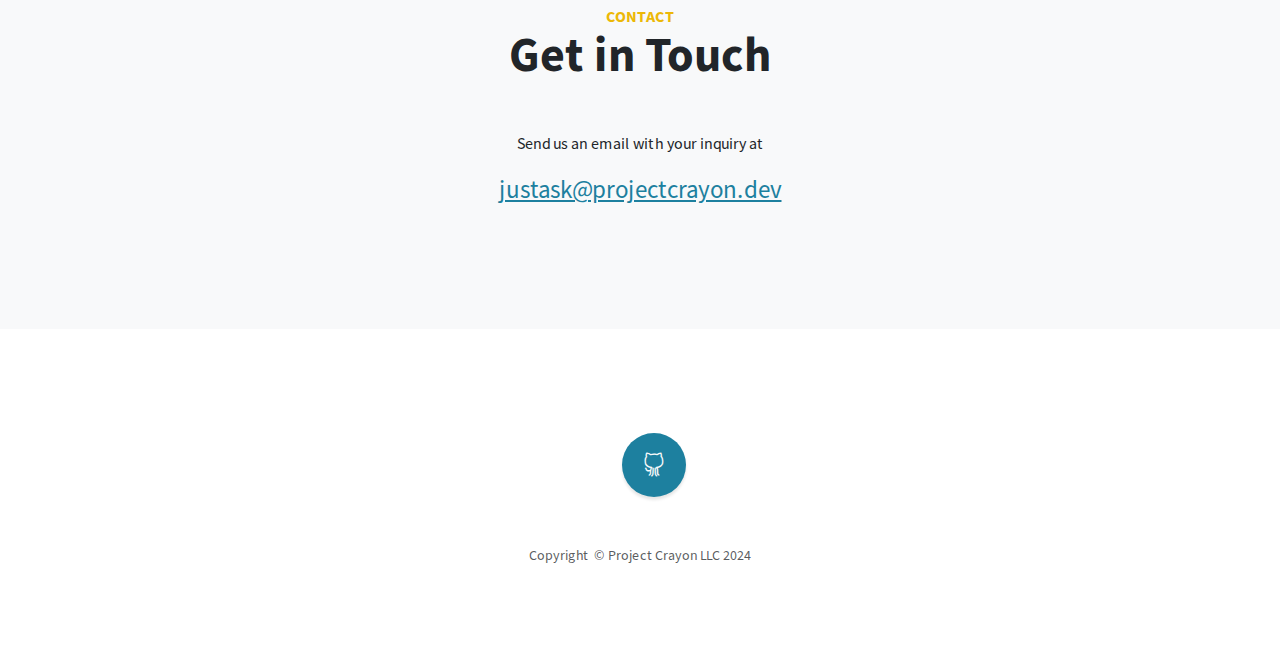
==== commit 7b684265: "New banner art by Monski." ====
--- a/index.html
+++ b/index.html
@@ -15,7 +15,8 @@
     <link rel="stylesheet" href="assets/css/aos-3.0.0.css" />
 </head>
 
-<body id="page-top"><a class="menu-toggle rounded" href="#"><i class="fa fa-bars"></i></a>
+<body id="page-top">
+    <a class="menu-toggle rounded" href="#"><i class="fa fa-bars"></i></a>
     <nav class="navbar navbar-expand" id="sidebar-wrapper">
         <div class="container"><button data-bs-toggle="collapse" class="navbar-toggler d-none" data-bs-target="#"></button>
             <div class="collapse navbar-collapse">
@@ -34,23 +35,18 @@
             </div>
         </div>
     </nav>
-    <header class="d-flex masthead" style="background: url(&quot;assets/img/crayonolith.jpg&quot;) center / cover no-repeat, var(--bs-primary-border-subtle);">
+    <header class="" style="background: var(--bs-primary-border-subtle); background-color: rgb(200, 200, 200);">
+        <img src="/crayonolith-banner.webp" style="max-width: 100%;" />
         <div class="container my-auto text-center" style="transform: rotate(0deg);/*position: fixed;*//*right: 15px;*//*top: 15px;*//*width: 50px;*//*height: 50px;*/">
+            <div class="mb-3"><br/></div>
             <div 
                 data-aos="flip-down"
                 data-aos-delay="500"
                 data-aos-duration="2000"
             >
-                <h1 class="mb-1" style="color: rgb(255,255,255);text-shadow: 3px 3px rgb(106,9,115);">Project Crayon</h1>
-            </div>
-            <h3 class="mb-5"><br><br><br><br></h3>
-            <div
-                data-aos="flip-up"
-                data-aos-delay="500"
-                data-aos-duration="2000"
-            >
-            <a class="btn btn-primary btn-xl" role="button" href="#about">Show me more!</a>
-            </div>
+                <h1 class="mb-2" style="font-size:6vw; color: rgb(255, 255, 255); text-shadow: 3px 3px rgb(94, 22, 97);">Project Crayon</h1>
+            </div>
+            <div class="mb-5"><br/><br/></div>
         </div>
     </header>
 
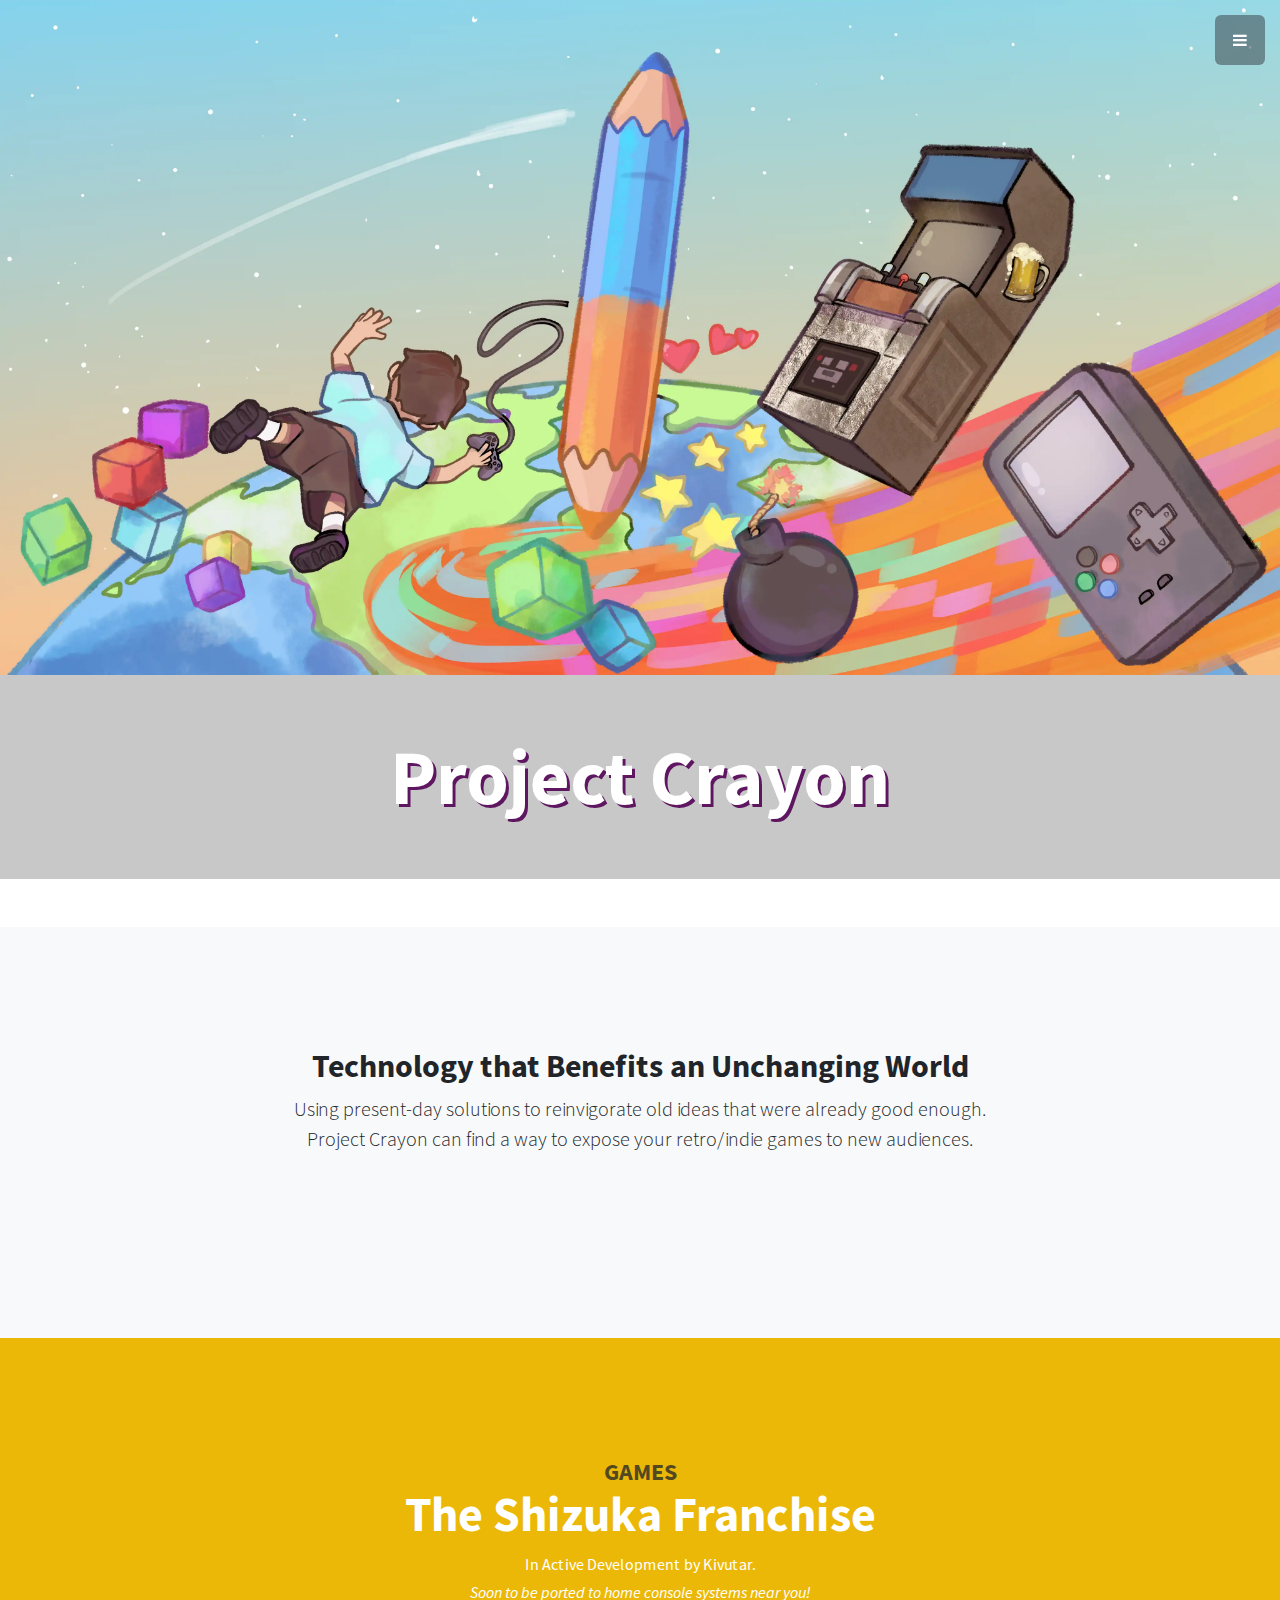
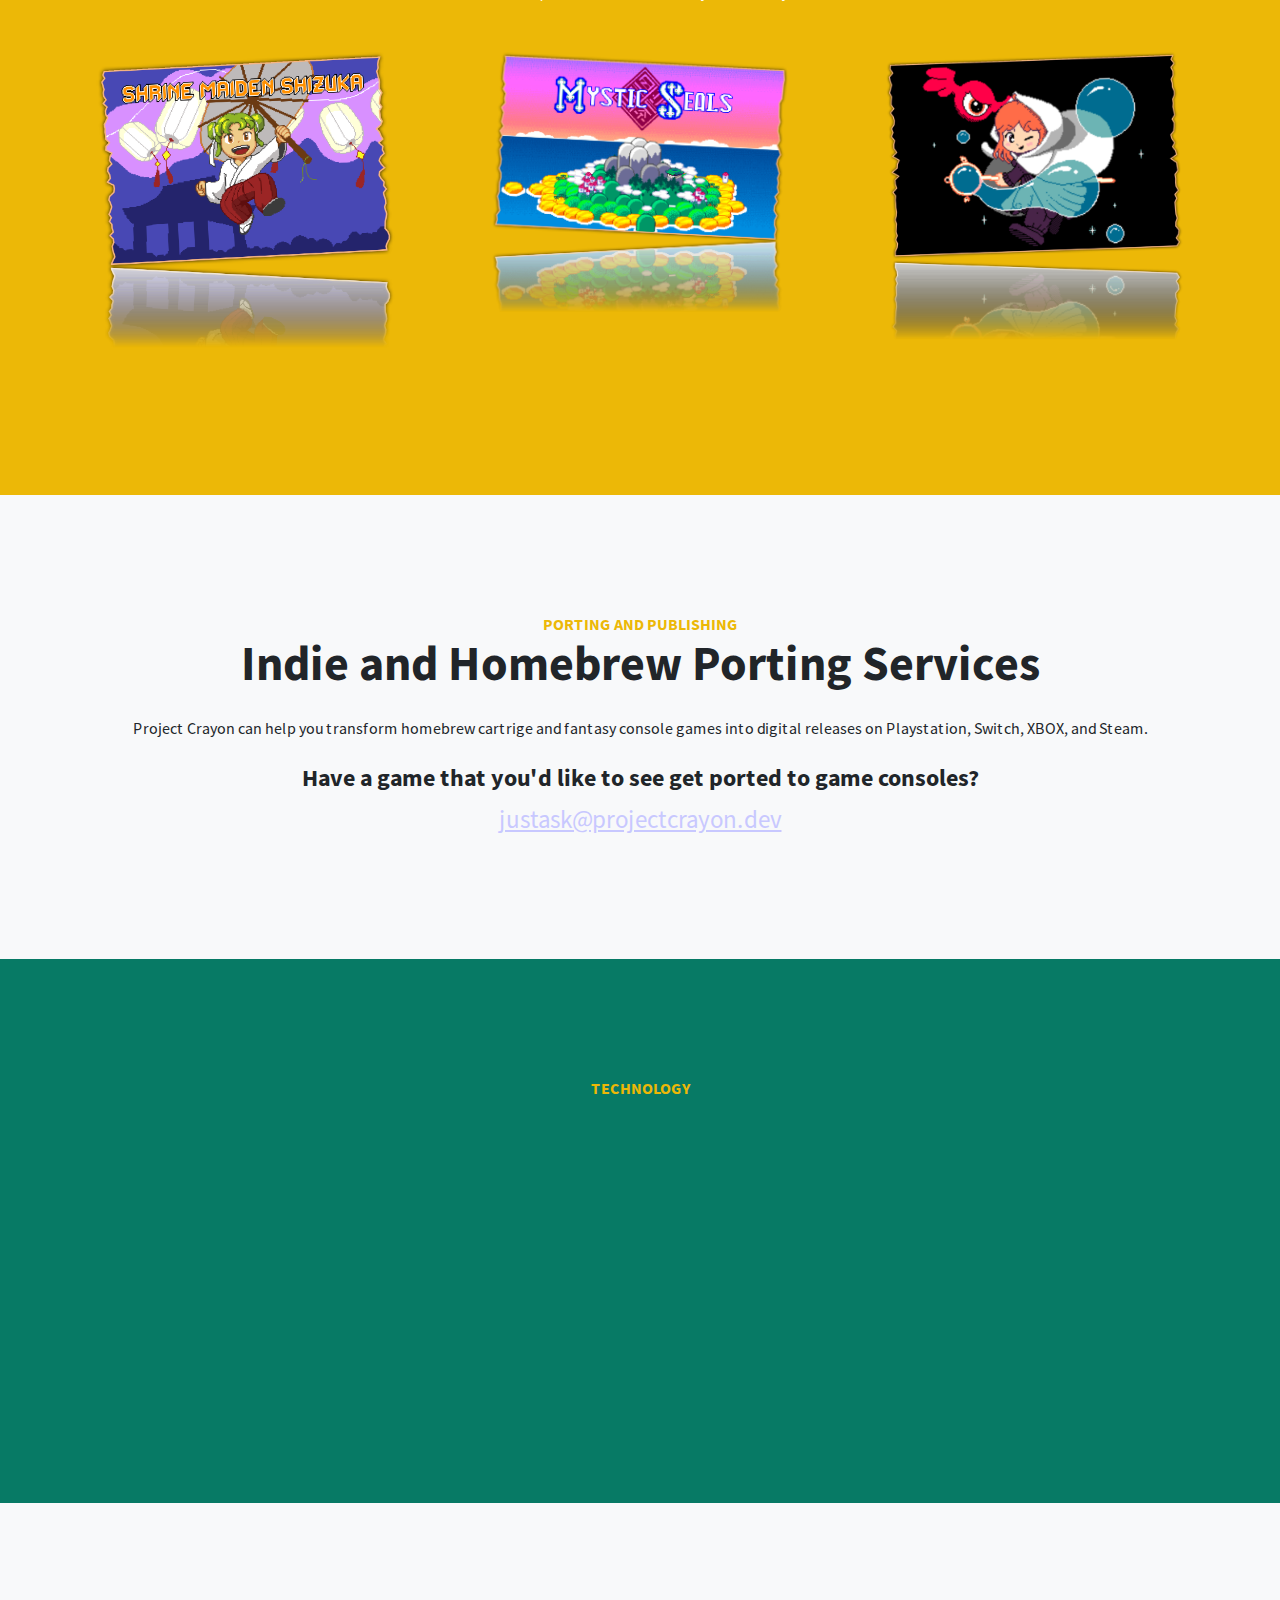
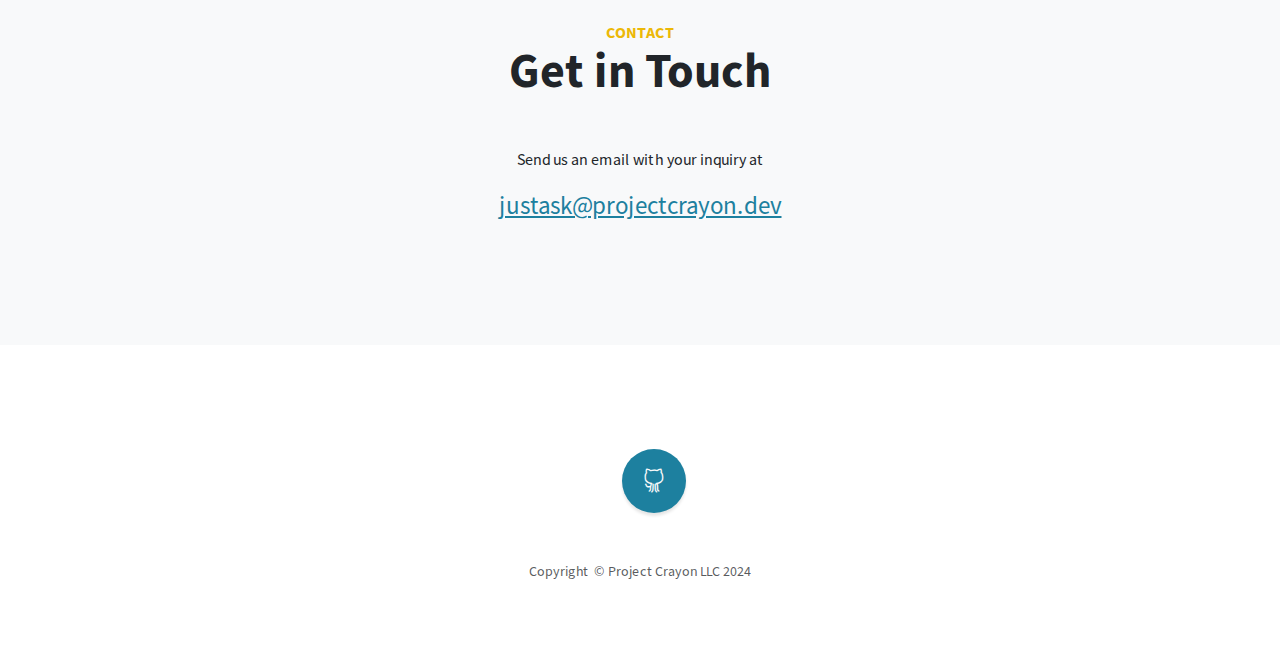
==== commit 2ebe1032: "Added easter egg." ====
--- a/index.html
+++ b/index.html
@@ -13,6 +13,33 @@
     <link rel="stylesheet" href="assets/fonts/simple-line-icons.min.css">
     <link rel="stylesheet" href="assets/css/bs-theme-overrides.css">
     <link rel="stylesheet" href="assets/css/aos-3.0.0.css" />
+
+<style>
+@keyframes fadeTapper {
+      0% {opacity: 0;}
+     25% {opacity: 1;}
+     75% {opacity: 1;}
+    100% {opacity: 0;}
+}
+
+/* start as 'paused' so that it's invisible. We will unpause it later. */
+#tapperBanner {
+    animation: fadeTapper 4s ease-in-out 1 forwards paused
+}
+
+</style>
+
+<script>
+function fadeInOut() {
+    var image = document.getElementById("tapperBanner");
+
+    // this is supposed to trigger a relayout and allow the animation to repeat. It doesn't seem to work.
+    image.style.animation = 'none';
+    image.offsetHeight; /* trigger reflow */
+    image.style.animation = null; 
+    image.style.animationPlayState = "running";
+}
+</script>
 </head>
 
 <body id="page-top">
@@ -36,7 +63,17 @@
         </div>
     </nav>
     <header class="" style="background: var(--bs-primary-border-subtle); background-color: rgb(200, 200, 200);">
-        <img src="/crayonolith-banner.webp" style="max-width: 100%;" />
+        <div>
+        <figure>
+            <svg style="position: absolute;" id="crayonolithBanner" version="1.1" xmlns="http://www.w3.org/2000/svg" xmlns:xlink="http://www.w3.org/1999/xlink" viewBox="0 0 4096 2160" preserveAspectRatio="xMinYMin meet" >
+                <image color-interpolation="linearRGB" width="4096" height="2160" href="/crayonolith-banner.webp" id="bannerswapper"></image>
+            </svg>
+            <svg id="tapperBanner" version="1.1" xmlns="http://www.w3.org/2000/svg" xmlns:xlink="http://www.w3.org/1999/xlink" viewBox="0 0 4096 2160" preserveAspectRatio="xMinYMin meet" >
+                <image color-interpolation="linearRGB" width="4096" height="2160" href="/crayonolith-banner-tapper.webp" id="bannerswapper"></image>
+                <a href="javascript:void(0);" onclick="fadeInOut();"><polygon points="2950,440 3310,470 3430,640 3414,844 2916,1596 2620,1465 2412,1295" fill="#fff" opacity="0.0"/></a>
+            </svg>
+        </figure>
+        </div>
         <div class="container my-auto text-center" style="transform: rotate(0deg);/*position: fixed;*//*right: 15px;*//*top: 15px;*//*width: 50px;*//*height: 50px;*/">
             <div class="mb-3"><br/></div>
             <div 
@@ -44,7 +81,7 @@
                 data-aos-delay="500"
                 data-aos-duration="2000"
             >
-                <h1 class="mb-2" style="font-size:6vw; color: rgb(255, 255, 255); text-shadow: 3px 3px rgb(94, 22, 97);">Project Crayon</h1>
+                <h1 class="mb-2" style="font-size:6vw; color: rgb(255, 255, 255); text-shadow: 0.25vw 0.25vw rgb(94, 22, 97);">Project Crayon</h1>
             </div>
             <div class="mb-5"><br/><br/></div>
         </div>
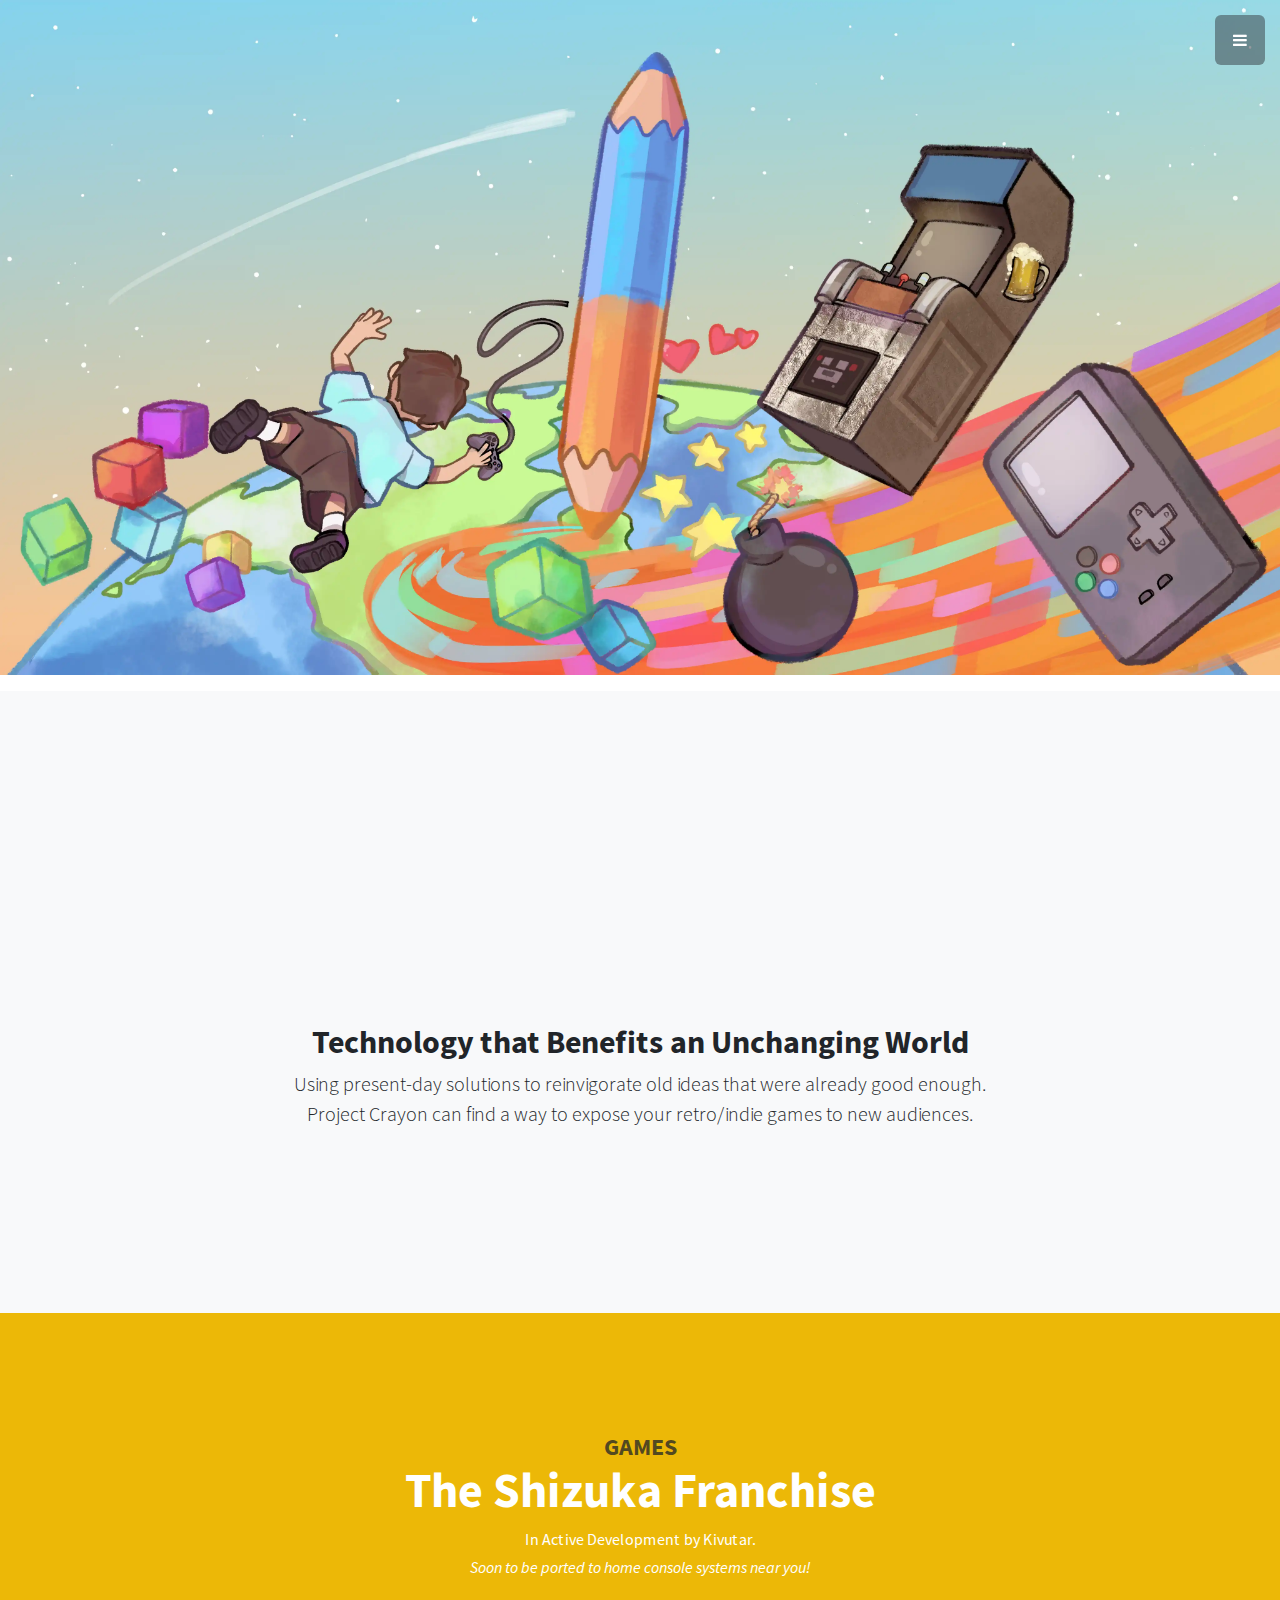
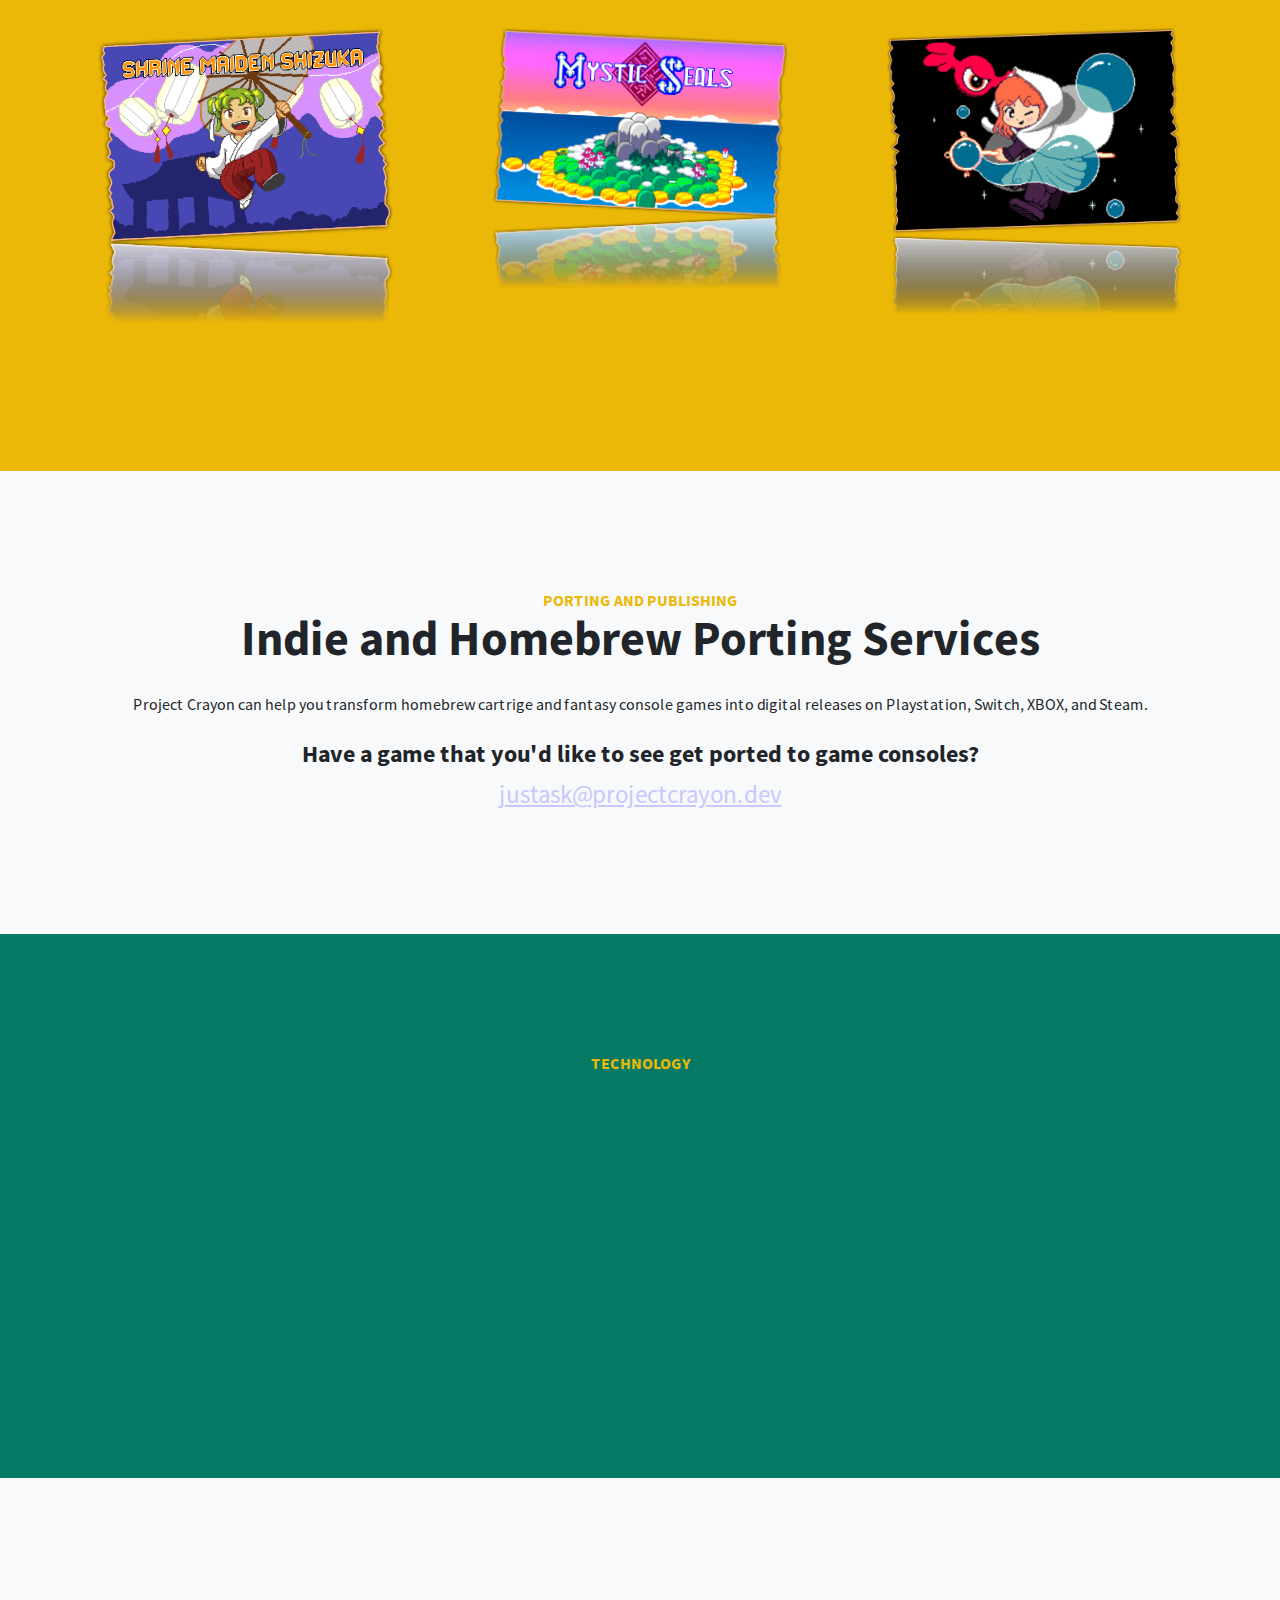
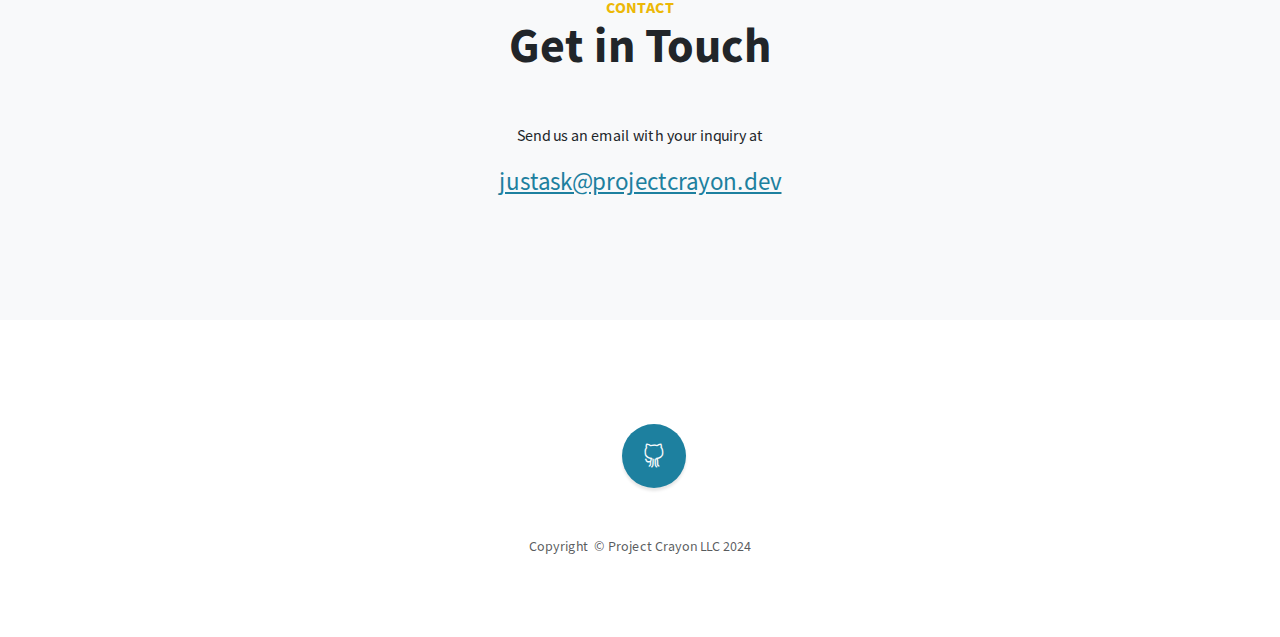
==== commit abbff144: "minor layout simplification." ====
--- a/index.html
+++ b/index.html
@@ -74,22 +74,19 @@
             </svg>
         </figure>
         </div>
-        <div class="container my-auto text-center" style="transform: rotate(0deg);/*position: fixed;*//*right: 15px;*//*top: 15px;*//*width: 50px;*//*height: 50px;*/">
-            <div class="mb-3"><br/></div>
-            <div 
-                data-aos="flip-down"
-                data-aos-delay="500"
-                data-aos-duration="2000"
-            >
-                <h1 class="mb-2" style="font-size:6vw; color: rgb(255, 255, 255); text-shadow: 0.25vw 0.25vw rgb(94, 22, 97);">Project Crayon</h1>
-            </div>
-            <div class="mb-5"><br/><br/></div>
-        </div>
     </header>
 
     <section id="about" class="content-section bg-light text-center">
         <div class="container text-center">
             <div class="row">
+                <div 
+                    data-aos="flip-down"
+                    data-aos-delay="500"
+                    data-aos-duration="2000"
+                >
+                    <h1 class="mb-2" style="font-size:7vw; color: rgba(235, 156, 38, 0.945); text-shadow: 0.25vw 0.25vw rgb(76, 49, 77);">Project Crayon</h1>
+                </div>
+                <div class="mb-5"><br/><br/></div>
                 <div class="col-lg-10 mx-auto">
                     <h2>Technology that Benefits an Unchanging World</h2>
                     <p class="lead mb-0"><span>Using present-day solutions to reinvigorate old ideas that were already good enough.</span></p>
